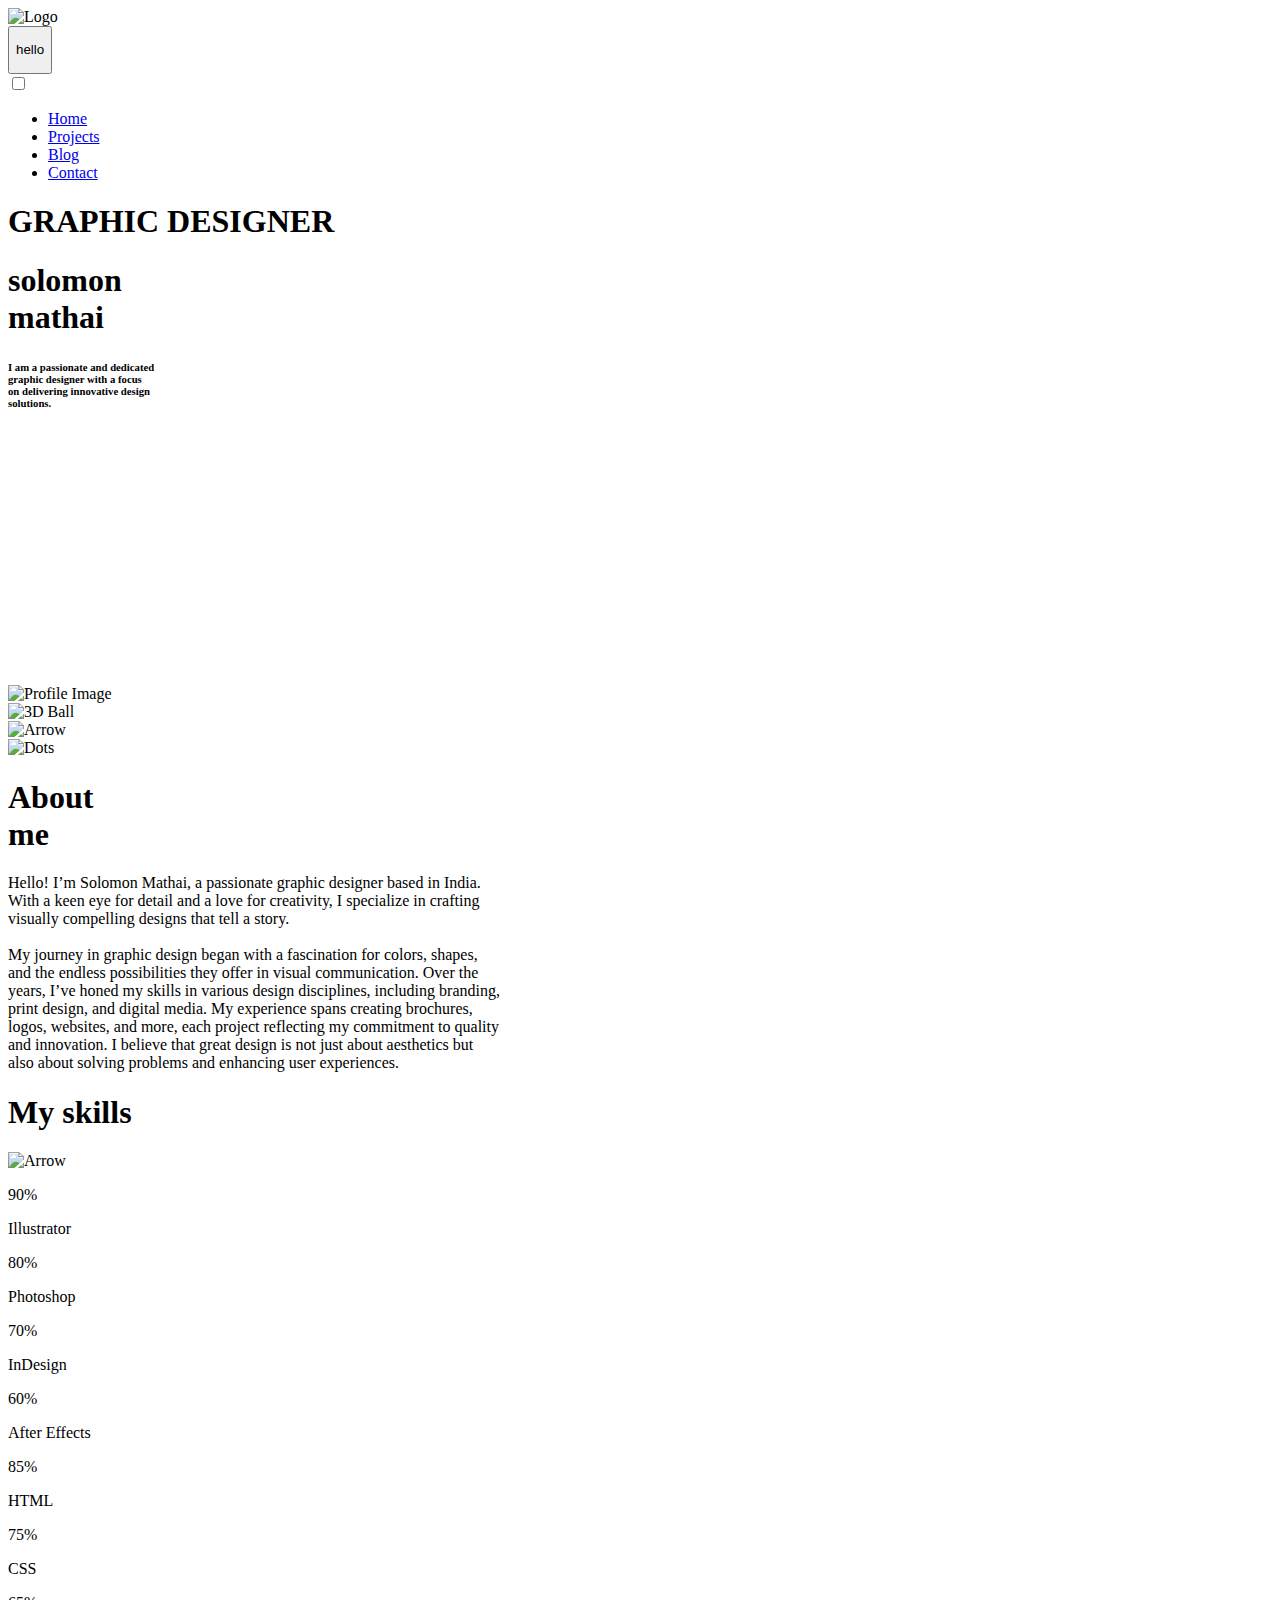
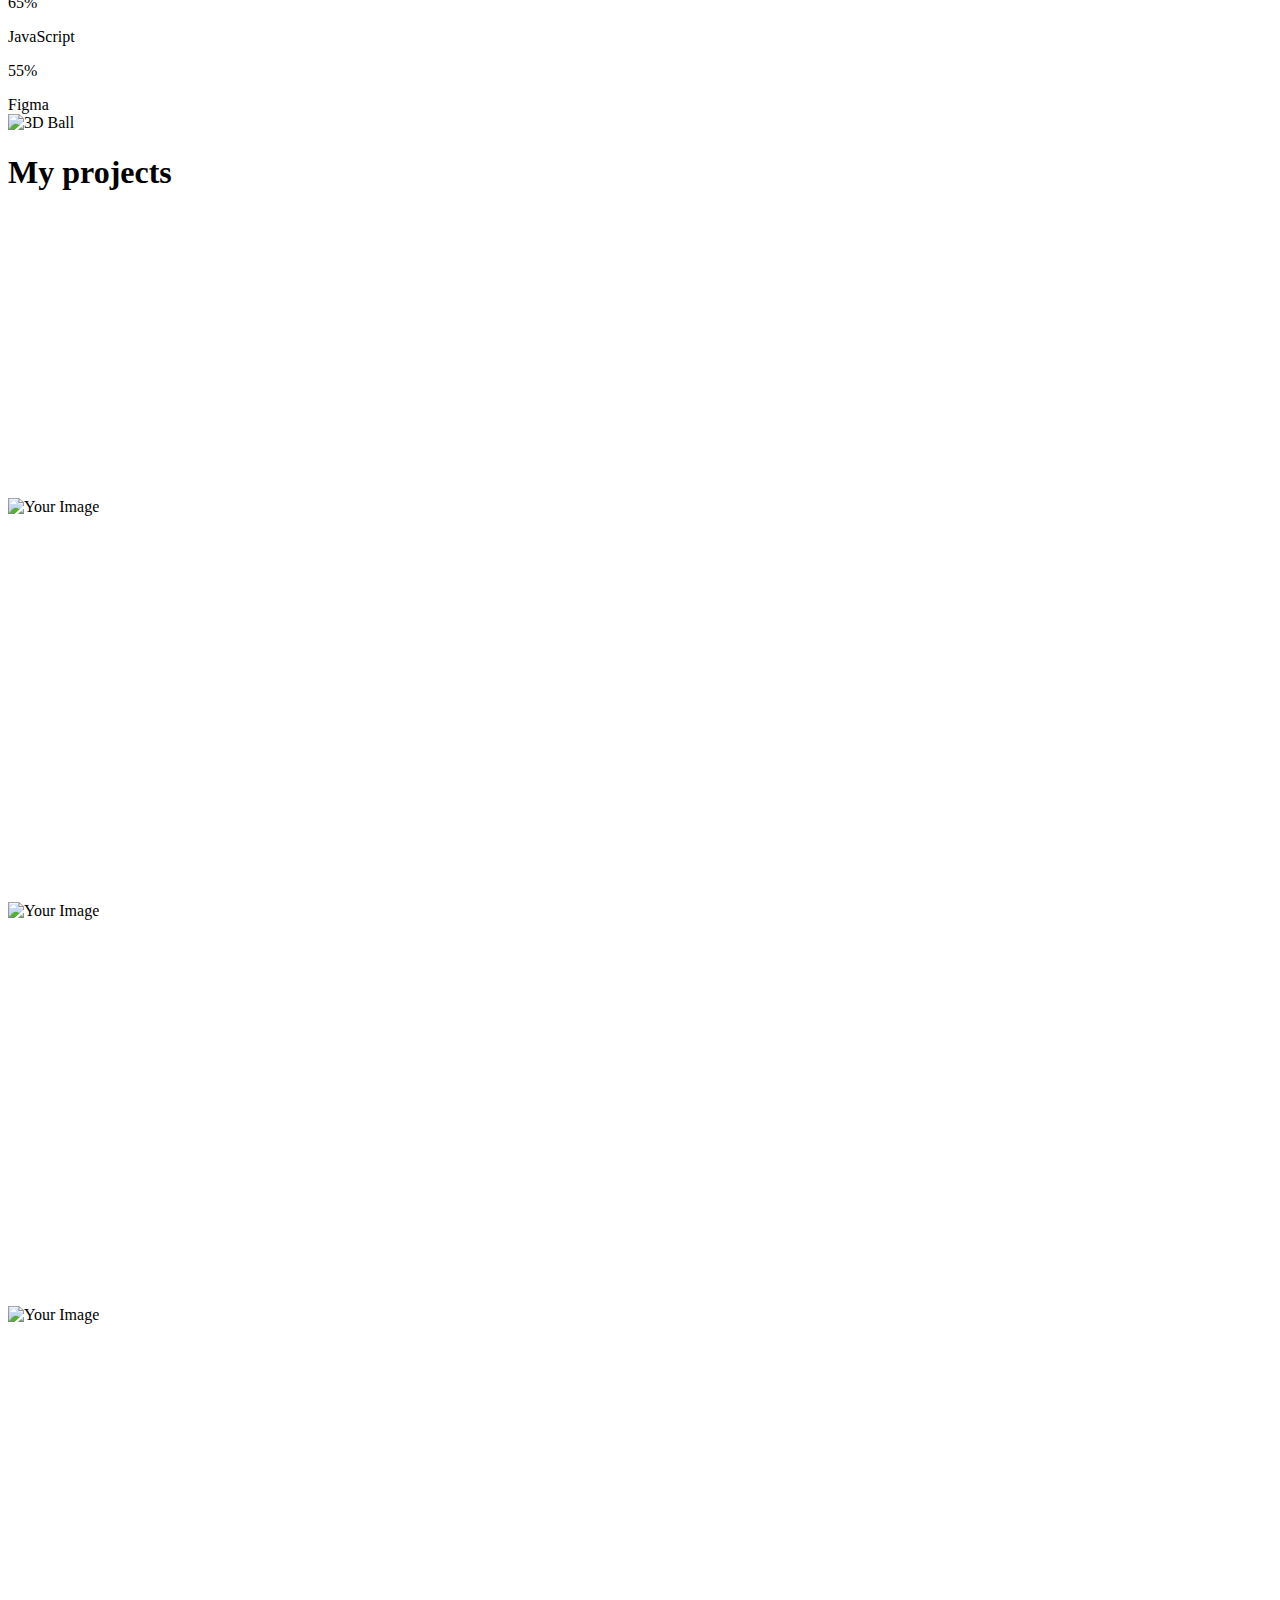
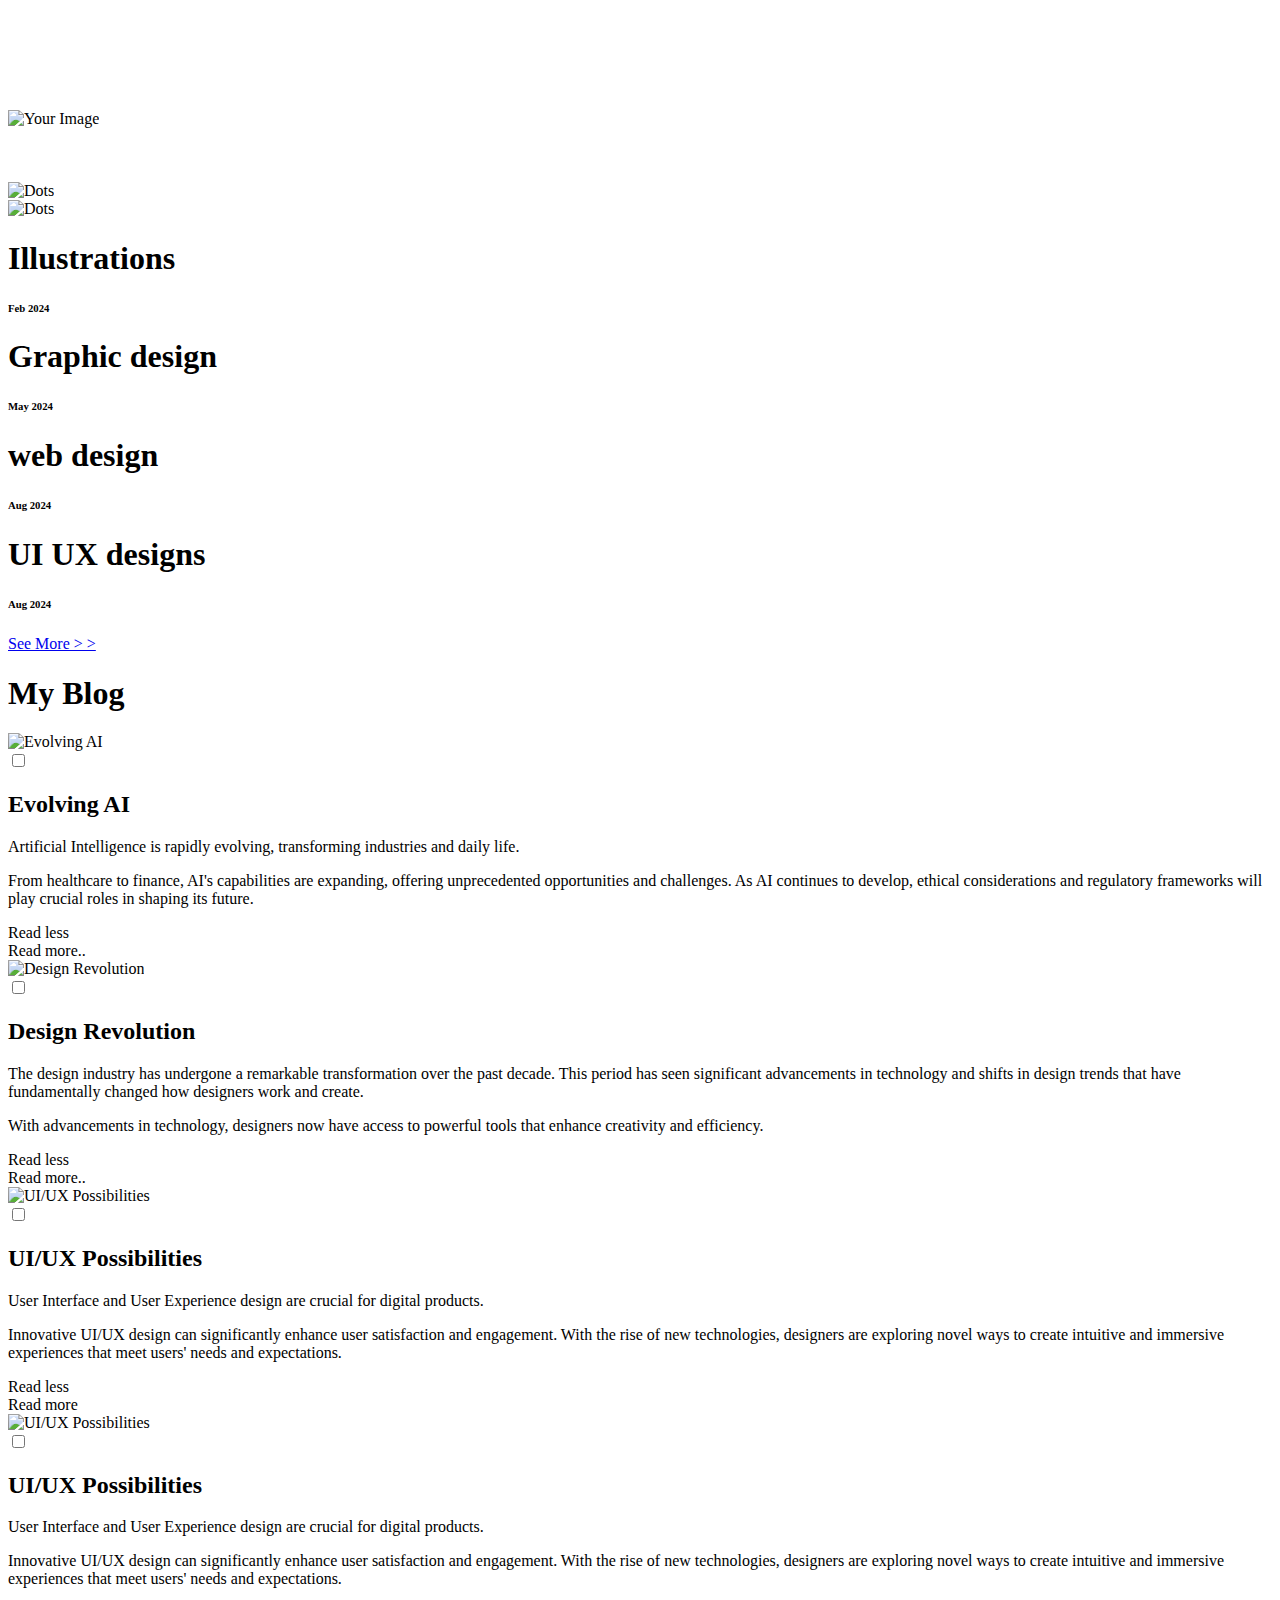
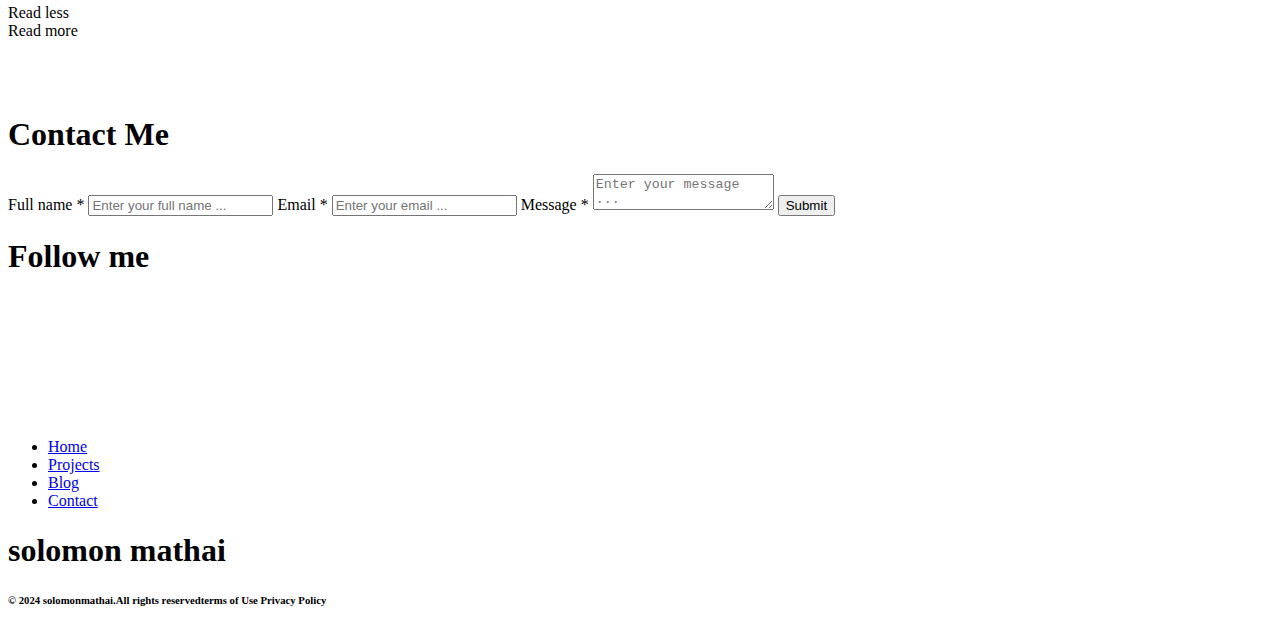
==== index.html @ 137b3c03 "Add files via upload" ====
<!DOCTYPE html>
<html lang="en">
<head>
    <meta charset="UTF-8">
    <meta name="viewport" content="width=device-width, initial-scale=1.0">
    <title>solomon mathai</title>
    <link rel="stylesheet" href="./css/style.css">
    <meta name="viewport" content="width=device-width, initial-scale=1.0, user-scalable=no">

</head>
<body>
    <div class="containerfull">

        <div class="banner"></div>

   </div>
   <div class="navbar">
    <div class="logo">
        <img src="./images/logo.png" alt="Logo">
    </div>
    <header class="header">
        <div class="buy-now">
            <button><p>hello</p></button>
        </div>
        <input class="menu-btn" type="checkbox" id="menu-btn" />
        <label class="menu-icon" for="menu-btn"><span class="nav-icon"></span></label>

        <ul class="menu">
            <li><a href="#home">Home</a></li>
            <li><a href="#projects">Projects</a></li>
            <li><a href="#blog">Blog</a></li>
            <li><a href="#contact">Contact</a></li>

        </ul>

    </header>
    </div>

    <div class="container">

        <div class="gd">
            <h1>GRAPHIC DESIGNER</h1>

        </div>

        <div class="soloname">
            <h1>solomon<br>mathai</h1>
            
        </div>

        <div class="smalltext">
            <h6>I am a passionate and dedicated <br>graphic designer with a
                 focus <br> on delivering innovative design <br> solutions.</h6>

        </div>
    </div>


    <div class="container">
        <section>
            <div class="row">
                <div class="col-md-6">
                    <div class="round" id="home">
                        <img src="./images/round.png" alt="">
                    </div>
                    <div class="solo">
                        <img src="./images/solo boy crop.png" alt="">
                        <span class="hover-solo"></span>
                        <div class="solohover"><img src="./images/sbtcrp.png" alt=""></div>
                    </div>
                    
                    <div class="x">
                        <img src="./images/x mark white.png" alt="">
                    </div>
                    <div class="x2">
                        <img src="./images/x mark white.png" alt="">
                    </div>
                </div>
            </div>
        </section>
    </div>

    <div class="container">
        <section>
            <div class="row">
                <div class="col-md-6">
                    <div class="icons">
                        <div class="dis">
                            <a href="https://www.tutorialspoint.com" target="_self">
                                <img src="./images/IONDIS.png" alt=""/>
                            </a>
                        </div>
                        <div class="face">
                            <a href="https://www.facebook.com/solomon.mathai.37?mibextid=kFxxJD" target="_self">
                                <img src="./images/icon face.png" alt=""/>
                            </a>
                        </div>
                        <div class="insta">
                            <a href="https://www.instagram.com/solomon_mathai_vk?igsh=N2JzOHlxdG9tNWEw" target="_self">
                                <img src="./images/icon inst.png" alt=""/>
                            </a>
                        </div>
                        <div class="twiter">
                            <a href="https://www.tutorialspoint.com" target="_self">
                                <img src="./images/ic twiter.png" alt=""/>
                            </a>
                        </div>
                        <div class="yt">
                            <a href="https://www.tutorialspoint.com" target="_self">
                                <img src="./images/icon yt.png" alt=""/>
                            </a>
                        </div>
                        <div class="tele">
                            <a href="https://www.tutorialspoint.com" target="_self">
                                <img src="./images/icon tele.png" alt=""/>
                            </a>
                        </div>
                    </div>
                </div>
                <div class="col-md-6">
                    <div class="cr">
                        <img src="./images/cr1.png" alt="">
                    </div>
                    <div class="cr2">
                        <img src="./images/cr2.png" alt="">
                    </div>
                    <div class="cr3">
                        <a href="./images/cv.png" download="cr3.png">
                            <img src="./images/cr3.png" alt="">
                        </a>
                    </div>
                </div>
            </div>
        </section>
    </div>

    <section>
        <div class="container">
          <div class="row">
            <div class="col-md-6">
              <div class="profile">
                <img src="./images/solo.png" alt="Profile Image">
                <span class="hover-text"></span>
              </div>
            </div>
            <div class="col-md-6">
              <div class="ball2">
                <img src="./images/3d ball.png" alt="3D Ball">
              </div>
            </div>
            <div class="arrow1">
              <img src="./images/arrow tx.png" alt="Arrow">
            </div>
            <div class="dots">
              <img src="./images/dots.png" alt="Dots">
            </div>
          </div>
        </div>
      </section>


    <div class="about">
        <section>
            <div class="about">
                <div class="about-content">
                  <div class="about2">
                    <h1>About <br> me</h1>
                  </div>
                  <div class="aboutext">
                    <p>Hello! I’m Solomon Mathai, a passionate graphic designer based in India.
                    <br>With a keen eye for detail and a love for creativity, I specialize in crafting <br>
                    visually compelling designs that tell a story.<br><br> 
                    My journey in graphic design began with a fascination for colors, shapes,<br>
                    and the endless possibilities they offer in visual communication. Over the<br>
                    years, I’ve honed my skills in various design disciplines, including branding,<br>
                    print design, and digital media. My experience spans creating brochures,<br>
                    logos, websites, and more, each project reflecting my commitment to quality<br> 
                    and innovation. I believe that great design is not just about aesthetics but<br>
                    also about solving problems and enhancing user experiences.</p>
                  </div>
                </div>
              </div>
              
        </section>
    </div>


    <section>
        <div class="container">
            <div class="allskill">
                <div class="col-md-6">
                  <div class="skills">
                    <h1>My skills</h1>
                  </div>
                </div>
                <div class="col-md-6">
                  <div class="skillsg">
                    <img src="./images/arrow.png" alt="Arrow">
                  </div>
                </div>
              </div>
              
        </div>
</section>


<section>
    <div class="row">
        <div class="col-md-12">     
            <div class="progress-section">
                <div class="left-side">
                    <div class="progress-container">
                        <p>90%</p> 
                        <div class="progress-loader">
                            <div class="progress" style="width: 90%;"></div>
                        </div>
                        <span class="loader-text">Illustrator</span>
                    </div>
                    <div class="progress-container">
                        <p>80%</p> 
                        <div class="progress-loader">
                            <div class="progress1" style="width: 80%;"></div>
                        </div>
                        <span class="loader-text">Photoshop</span>
                    </div>
                    <div class="progress-container">
                        <p>70%</p> 
                        <div class="progress-loader">
                            <div class="progress2" style="width: 70%;"></div>
                        </div>
                        <span class="loader-text">InDesign</span>
                    </div>
                    <div class="progress-container">
                        <p>60%</p> 
                        <div class="progress-loader">
                            <div class="progress3" style="width: 60%;"></div>
                        </div>
                        <span class="loader-text">After Effects</span>
                    </div>
                </div>
                <div class="right-side">
                    <div class="progress-container">
                        <p>85%</p> 
                        <div class="progress-loader">
                            <div class="progress4" style="width: 85%;"></div>
                        </div>
                        <span class="loader-text">HTML</span>
                    </div>
                    <div class="progress-container">
                        <p>75%</p> 
                        <div class="progress-loader">
                            <div class="progress5" style="width: 75%;"></div>
                        </div>
                        <span class="loader-text">CSS</span>
                    </div>
                    <div class="progress-container">
                        <p>65%</p> 
                        <div class="progress-loader">
                            <div class="progress6" style="width: 65%;"></div>
                        </div>
                        <span class="loader-text">JavaScript</span>
                    </div>
                    <div class="progress-container">
                        <p>55%</p> 
                        <div class="progress-loader">
                            <div class="progress7" style="width: 55%;"></div>
                        </div>
                        <span class="loader-text">Figma</span>
                    </div>
                </div>
            </div>
        </div>
    </div>
</section>

<section>
    <div class="row">
        <div class="col-md-6">
            <div class="bigcr">
                <img src="./images/3d ballhaif.png" alt="3D Ball">
            </div>
        </div>
    </div>
</section>

<section>
    <div class="container">
            <div class="col-md-12">
                <div class="project" id="projects">
                    <h1>My projects</h1>
                </div>
            </div>

    </div>
  
</section>

<section>

   <div class="col-md-3">  
    <div class="media-container1">
        <img src="./images/brosh.png" alt="Your Image" class="hover-image">
        <video muted loop autoplay height="300px,width 300px">
            <source src="./video/brosh.mp4">
        </video>  
    </div>  
    </div>  
    <div class="col-md-3"></div>
    <div class="media-container2">
        <img src="./images/cardstack.png" alt="Your Image" class="hover-image">
        <video muted loop autoplay height="400px,width 400px">
            <source src="./video/cardstack_3dd.mp4">
        </video>  
    </div>
    </div>  
     
    <div class="col-md-3">       
    <div class="media-container">
        <img src="./images/p3 dupe.png" alt="Your Image" class="hover-image">
        <video muted loop autoplay height="400px,width 500px">
            <source src="./video/balls.mp4">
        </video>  
    </div>
    </div>   
    <div class="col-md-3">
    <div class="media-container3">
        <img src="./images/long solo img.png" alt="Your Image" class="hover-image">
        <video muted loop autoplay height="400px,width 800px">
            <source src="./video/long.mp4">
        </video>  
    </div>
    </div>   
    
</section>


<div class="x5">
    <img src="./images/x mark white.png" alt="">

</div>

<div class="x6">
    <img src="./images/x mark white.png" alt="">

</div>


<div class="dwarrow">
    <img src="./images/down arrow.png" alt="">

</div>
    
<div class="dots2">
    <img src="./images/dots.png" alt="Dots">
</div>

<div class="dots4">
    <img src="./images/dots.png" alt="Dots">
</div>



<div class="illu">
    <h1>Illustrations</h1>
    <h6>Feb 2024</h6>

</div>

<div class="col">
    
    <h1>Graphic design</h1>
    <h6>May 2024</h6>
    
</div>


<div class="web">
    
    <h1>web design</h1>
    <h6>Aug 2024</h6>
    
</div>


<div class="uiux">
    
    <h1>UI UX designs</h1>
    <h6>Aug 2024</h6>
    
</div>


<div class="seeyou">
    <a href="./works.html" id="seeMoreBtn">See More > ></a>
    
</div>



<section>
<div class="blogcontainer">    
    <div class="row">
      <div class="col-md-12">
        <div class="blog24" id="blog">
          <h1>My Blog</h1>
        </div>
      </div>
    </div>
    <div class="card">
      <div class="blog-image">
        <img src="./images/blog 1.png" alt="Evolving AI">
      </div>
      <input id="ch" type="checkbox">
      <h2>Evolving AI</h2>
      <p>Artificial Intelligence is rapidly evolving, transforming industries and daily life.</p>
      <div class="content">
        <p>From healthcare to finance, AI's capabilities are expanding, offering unprecedented opportunities and challenges. As AI continues to develop, ethical considerations and regulatory frameworks will play crucial roles in shaping its future.</p>
        <label for="ch">Read less</label>
      </div>
      <label for="ch">Read more..</label>
    </div>
    <div class="card2">
      <div class="blog-image">
        <img src="./images/blog2.png" alt="Design Revolution">
      </div>
      <input id="ch2" type="checkbox">
      <h2>Design Revolution</h2>
      <p>The design industry has undergone a remarkable transformation over the past decade. This period has seen significant advancements in technology and shifts in design trends that have fundamentally changed how designers work and create.</p>
      <div class="content2">
        <p>With advancements in technology, designers now have access to powerful tools that enhance creativity and efficiency. </p>
        <label for="ch2">Read less</label>
      </div>
      <label for="ch2">Read more..</label>
    </div>
    <div class="card3">
      <div class="blog-image">
        <img src="./images/blog3.png" alt="UI/UX Possibilities">
      </div>
      <input id="ch3" type="checkbox">
      <h2>UI/UX Possibilities</h2>
      <p>User Interface and User Experience design are crucial for digital products.</p>
      <div class="content3">
        <p>Innovative UI/UX design can significantly enhance user satisfaction and engagement. With the rise of new technologies, designers are exploring novel ways to create intuitive and immersive experiences that meet users' needs and expectations.</p>
        <label for="ch3">Read less</label>
      </div>
      <label for="ch3">Read more</label>
    </div>
    <div class="card4">
      <div class="blog-image">
        <img src="./images/blog4.png" alt="UI/UX Possibilities">
      </div>
      <input id="ch4" type="checkbox">
      <h2>UI/UX Possibilities</h2>
      <p>User Interface and User Experience design are crucial for digital products.</p>
      <div class="content4">
        <p>Innovative UI/UX design can significantly enhance user satisfaction and engagement. With the rise of new technologies, designers are exploring novel ways to create intuitive and immersive experiences that meet users' needs and expectations.</p>
        <label for="ch4">Read less</label>
      </div>
      <label for="ch4">Read more</label>
    </div>
   </div>   
  </section>



  <section>
    <div class="row">
        <div class="col-md-12">

  
            

        </div>


        <div class="bkbg">
            <img src="./images/curved shades.png" alt="">

        </div>

        <div class="doots">
            <img src="./images/dooots 2.png" alt="">

        </div>
        <div class="arr">
            <img src="./images/arrow tx.png" alt="">

        </div>

        

    </div>


</section>


<div class="col-md-12">

    <div class="contact" id="contact">
        <h1>Contact Me</h1>
    </div>
    
</div>

<div class="form-container">
    <form action="form.php" method="post">
        <label for="name">Full name *</label>
        <input type="text" id="name" name="name" placeholder="Enter your full name ..." required>

        <label for="email">Email *</label>
        <input type="email" id="email" name="email" placeholder="Enter your email ..." required>

        <label for="message">Message *</label>
        <textarea id="message" name="message" placeholder="Enter your message ..." required></textarea>

        <button type="submit">Submit</button>
    </form>
</div>


<div class="follow">
    <h1>Follow me</h1>

</div>


<div class="icons2">
    <div class="dis2">
        <a href="https://www.tutorialspoint.com" target="_self">
            <img src="./images/icon inst.png" alt=""/>
        </a>
    </div>
    <div class="face2">
        <a href="https://www.tutorialspoint.com" target="_self">
            <img src="./images/icon face.png" alt=""/>
        </a>
    </div>
    <div class="insta2">
        <a href="https://www.tutorialspoint.com" target="_self">
            <img src="./images/icon inst.png" alt=""/>
        </a>
    </div>
    <div class="twiter2">
        <a href="https://www.tutorialspoint.com" target="_self">
            <img src="./images/ic twiter.png" alt=""/>
        </a>
    </div>
    <div class="yt2">
        <a href="https://www.tutorialspoint.com" target="_self">
            <img src="./images/icon yt.png" alt=""/>
        </a>
    </div>
    <div class="tele2">
        <a href="https://www.tutorialspoint.com" target="_self">
            <img src="./images/icon tele.png" alt=""/>
        </a>
    </div>
</div>


<div class="line">
    <img src="./images/line.png" alt="">

</div>


<div class="navbar2">
    <ul class="nav-links2">
        <li><a href="#home">Home</a></li>
        <li><a href="#projects">Projects</a></li>
        <li><a href="#blog">Blog</a></li>
        <li><a href="#contact">Contact</a></li>
    </ul>
</div>


<div class="name">
    <h1>solomon mathai</h1>

</div>

<div class="last">
    
    <h6>© 2024 solomonmathai.<span>All rights reserved</span>terms of Use<span>  Privacy Policy</h6></span>
</div>

      
      
      
    



    
    



    
</body>
</html>
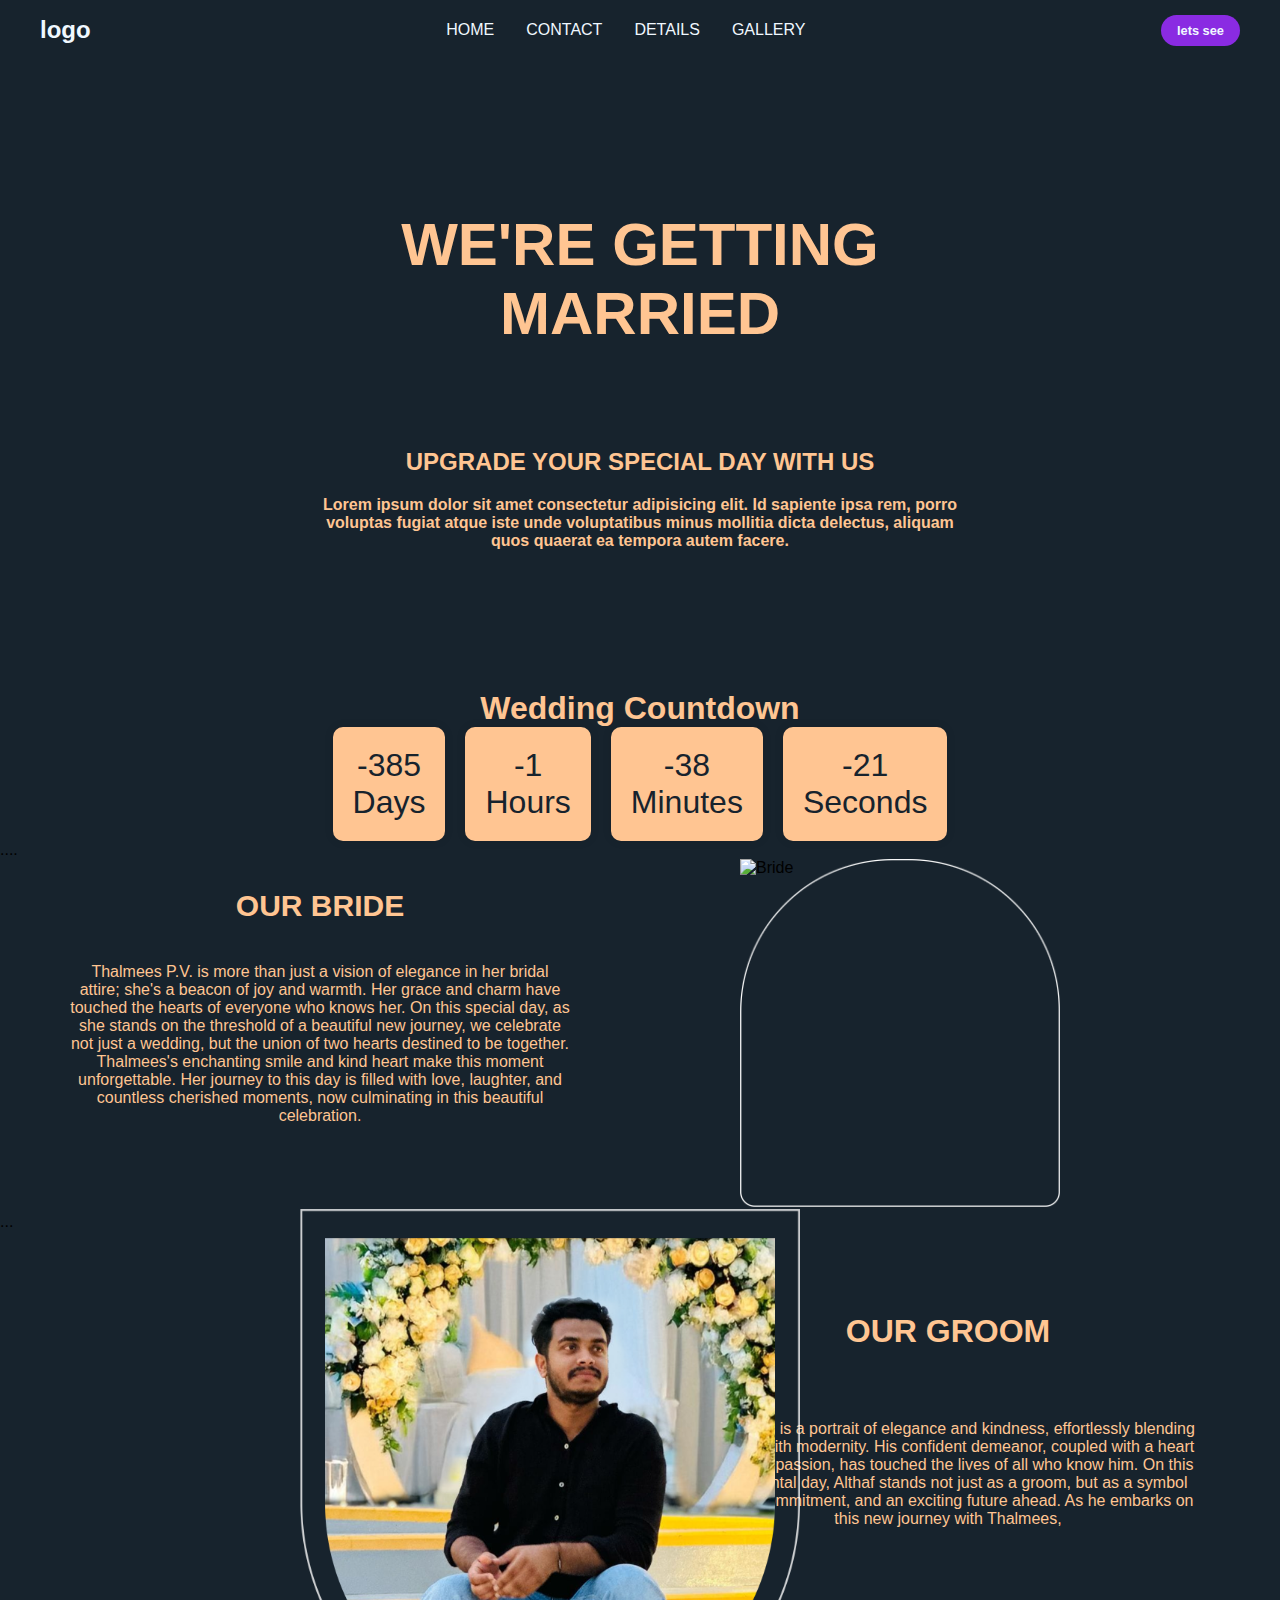
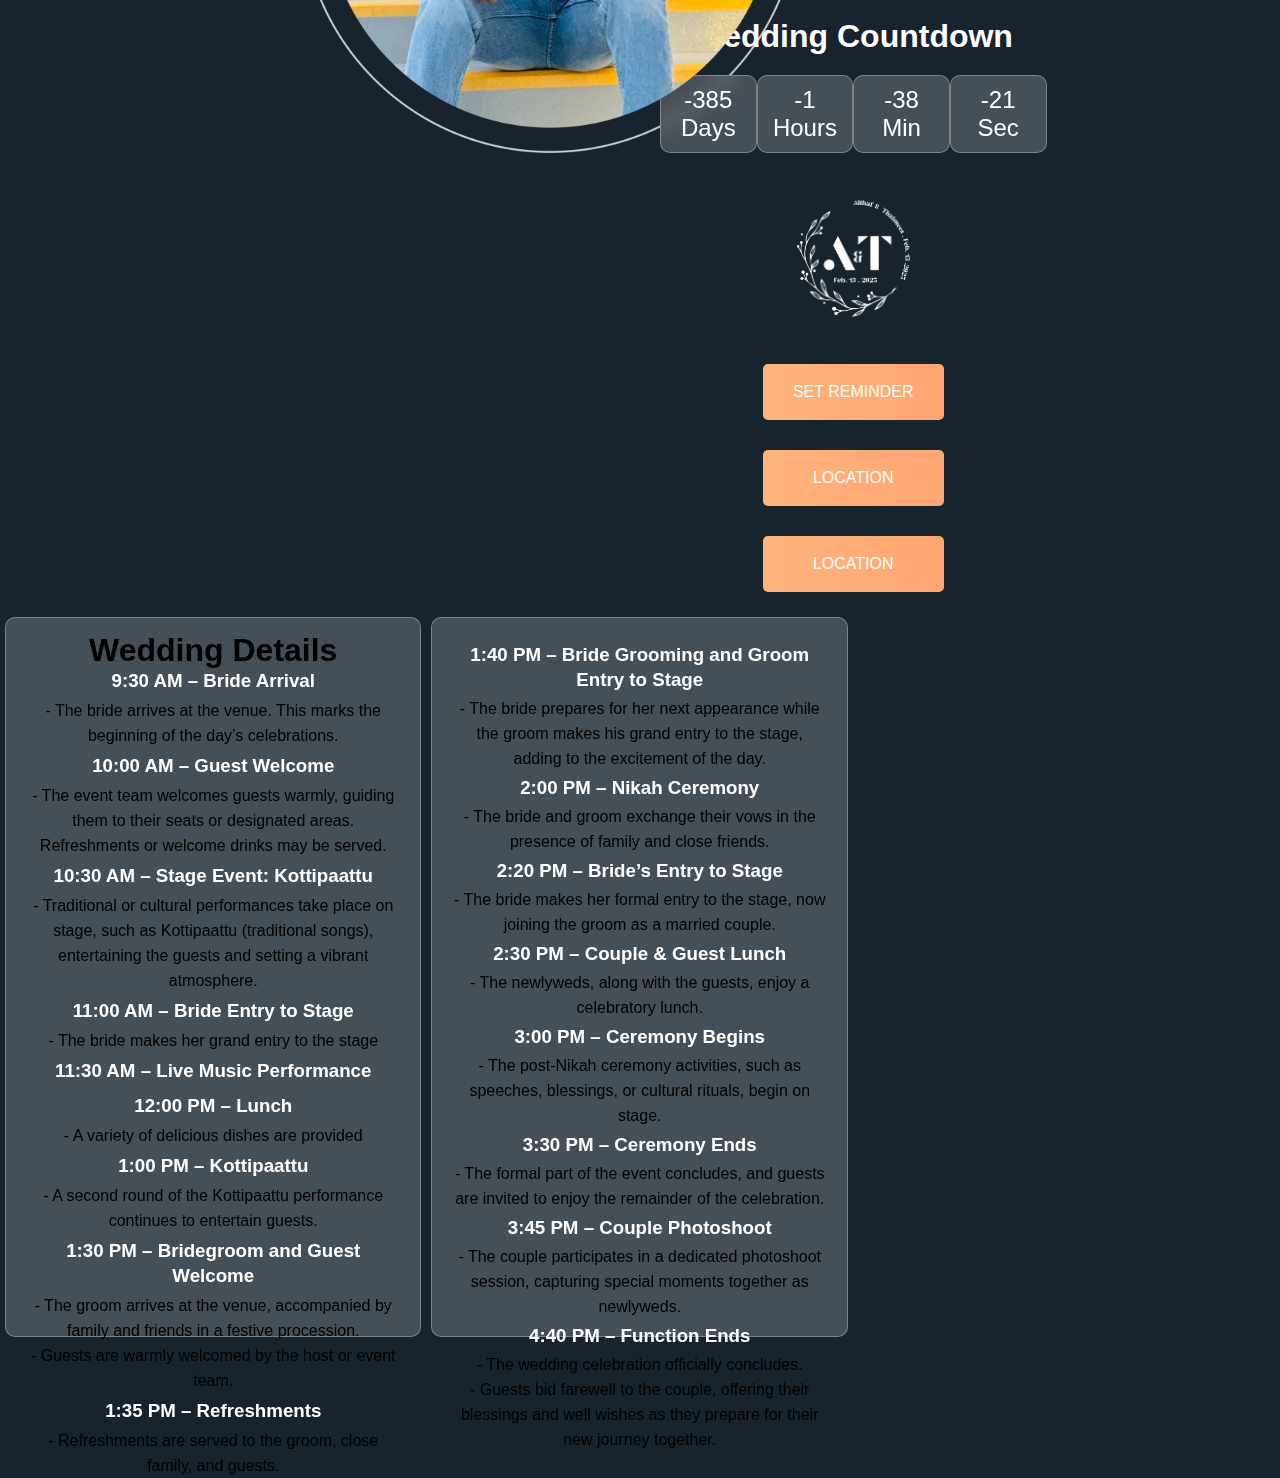
==== commit 7b1aa7dc: "haai" ====
--- a/index.html
+++ b/index.html
@@ -3,600 +3,425 @@
 <head>
     <meta charset="UTF-8">
     <meta name="viewport" content="width=device-width, initial-scale=1.0">
-    <title>solomon mathai</title>
+    <title>Document</title>
     <link rel="stylesheet" href="./css/style.css">
-    <meta name="viewport" content="width=device-width, initial-scale=1.0, user-scalable=no">
-
+    <link rel="stylesheet" href="https://cdnjs.cloudflare.com/ajax/libs/font-awesome/6.7.2/css/all.min.css" integrity="sha512-Evv84Mr4kqVGRNSgIGL/F/aIDqQb7xQ2vcrdIwxfjThSH8CSR7PBEakCr51Ck+w+/U6swU2Im1vVX0SVk9ABhg==" crossorigin="anonymous" referrerpolicy="no-referrer" />
 </head>
 <body>
-    <div class="containerfull">
-
-        <div class="banner"></div>
-
-   </div>
-   <div class="navbar">
-    <div class="logo">
-        <img src="./images/logo.png" alt="Logo">
-    </div>
-    <header class="header">
-        <div class="buy-now">
-            <button><p>hello</p></button>
-        </div>
-        <input class="menu-btn" type="checkbox" id="menu-btn" />
-        <label class="menu-icon" for="menu-btn"><span class="nav-icon"></span></label>
-
-        <ul class="menu">
-            <li><a href="#home">Home</a></li>
-            <li><a href="#projects">Projects</a></li>
-            <li><a href="#blog">Blog</a></li>
-            <li><a href="#contact">Contact</a></li>
-
-        </ul>
-
+
+    <header>
+        <div class="navbar">
+            <div class="logo">
+                <a href="#">logo</a>
+            </div>
+        
+            <ul class="links">
+                <li><a href="#">HOME</a></li>
+                <li><a href="#">CONTACT</a></li>
+                <li><a href="#">DETAILS</a></li>
+                <li><a href="#">GALLERY</a></li>
+            </ul>
+            <a href="#" class="actionbtn">lets see</a>
+            <div class="togglebtn">
+                <i class="fa-solid fa-bars"></i>
+            </div>
+
+            <div class="dropdown">
+                <li><a href="#">HOME</a></li>
+                <li><a href="#">CONTACT</a></li>
+                <li><a href="#">DETAILS</a></li>
+                <li><a href="#">GALLERY</a></li>
+                <li><a href="#" class="actionbtn">lets see</a></li>
+            </div>
+        </div>
     </header>
-    </div>
-
-    <div class="container">
-
-        <div class="gd">
-            <h1>GRAPHIC DESIGNER</h1>
-
-        </div>
-
-        <div class="soloname">
-            <h1>solomon<br>mathai</h1>
-            
-        </div>
-
-        <div class="smalltext">
-            <h6>I am a passionate and dedicated <br>graphic designer with a
-                 focus <br> on delivering innovative design <br> solutions.</h6>
-
-        </div>
-    </div>
-
-
-    <div class="container">
-        <section>
-            <div class="row">
-                <div class="col-md-6">
-                    <div class="round" id="home">
-                        <img src="./images/round.png" alt="">
-                    </div>
-                    <div class="solo">
-                        <img src="./images/solo boy crop.png" alt="">
-                        <span class="hover-solo"></span>
-                        <div class="solohover"><img src="./images/sbtcrp.png" alt=""></div>
-                    </div>
-                    
-                    <div class="x">
-                        <img src="./images/x mark white.png" alt="">
-                    </div>
-                    <div class="x2">
-                        <img src="./images/x mark white.png" alt="">
-                    </div>
-                </div>
-            </div>
-        </section>
-    </div>
-
-    <div class="container">
-        <section>
-            <div class="row">
-                <div class="col-md-6">
-                    <div class="icons">
-                        <div class="dis">
-                            <a href="https://www.tutorialspoint.com" target="_self">
-                                <img src="./images/IONDIS.png" alt=""/>
-                            </a>
-                        </div>
-                        <div class="face">
-                            <a href="https://www.facebook.com/solomon.mathai.37?mibextid=kFxxJD" target="_self">
-                                <img src="./images/icon face.png" alt=""/>
-                            </a>
-                        </div>
-                        <div class="insta">
-                            <a href="https://www.instagram.com/solomon_mathai_vk?igsh=N2JzOHlxdG9tNWEw" target="_self">
-                                <img src="./images/icon inst.png" alt=""/>
-                            </a>
-                        </div>
-                        <div class="twiter">
-                            <a href="https://www.tutorialspoint.com" target="_self">
-                                <img src="./images/ic twiter.png" alt=""/>
-                            </a>
-                        </div>
-                        <div class="yt">
-                            <a href="https://www.tutorialspoint.com" target="_self">
-                                <img src="./images/icon yt.png" alt=""/>
-                            </a>
-                        </div>
-                        <div class="tele">
-                            <a href="https://www.tutorialspoint.com" target="_self">
-                                <img src="./images/icon tele.png" alt=""/>
-                            </a>
-                        </div>
-                    </div>
-                </div>
-                <div class="col-md-6">
-                    <div class="cr">
-                        <img src="./images/cr1.png" alt="">
-                    </div>
-                    <div class="cr2">
-                        <img src="./images/cr2.png" alt="">
-                    </div>
-                    <div class="cr3">
-                        <a href="./images/cv.png" download="cr3.png">
-                            <img src="./images/cr3.png" alt="">
-                        </a>
-                    </div>
-                </div>
-            </div>
-        </section>
-    </div>
-
-    <section>
-        <div class="container">
-          <div class="row">
-            <div class="col-md-6">
-              <div class="profile">
-                <img src="./images/solo.png" alt="Profile Image">
-                <span class="hover-text"></span>
-              </div>
-            </div>
-            <div class="col-md-6">
-              <div class="ball2">
-                <img src="./images/3d ball.png" alt="3D Ball">
-              </div>
-            </div>
-            <div class="arrow1">
-              <img src="./images/arrow tx.png" alt="Arrow">
-            </div>
-            <div class="dots">
-              <img src="./images/dots.png" alt="Dots">
-            </div>
-          </div>
-        </div>
-      </section>
-
-
-    <div class="about">
-        <section>
-            <div class="about">
-                <div class="about-content">
-                  <div class="about2">
-                    <h1>About <br> me</h1>
-                  </div>
-                  <div class="aboutext">
-                    <p>Hello! I’m Solomon Mathai, a passionate graphic designer based in India.
-                    <br>With a keen eye for detail and a love for creativity, I specialize in crafting <br>
-                    visually compelling designs that tell a story.<br><br> 
-                    My journey in graphic design began with a fascination for colors, shapes,<br>
-                    and the endless possibilities they offer in visual communication. Over the<br>
-                    years, I’ve honed my skills in various design disciplines, including branding,<br>
-                    print design, and digital media. My experience spans creating brochures,<br>
-                    logos, websites, and more, each project reflecting my commitment to quality<br> 
-                    and innovation. I believe that great design is not just about aesthetics but<br>
-                    also about solving problems and enhancing user experiences.</p>
-                  </div>
-                </div>
-              </div>
-              
-        </section>
-    </div>
-
-
-    <section>
-        <div class="container">
-            <div class="allskill">
-                <div class="col-md-6">
-                  <div class="skills">
-                    <h1>My skills</h1>
-                  </div>
-                </div>
-                <div class="col-md-6">
-                  <div class="skillsg">
-                    <img src="./images/arrow.png" alt="Arrow">
-                  </div>
-                </div>
-              </div>
-              
-        </div>
-</section>
-
-
-<section>
-    <div class="row">
-        <div class="col-md-12">     
-            <div class="progress-section">
-                <div class="left-side">
-                    <div class="progress-container">
-                        <p>90%</p> 
-                        <div class="progress-loader">
-                            <div class="progress" style="width: 90%;"></div>
-                        </div>
-                        <span class="loader-text">Illustrator</span>
-                    </div>
-                    <div class="progress-container">
-                        <p>80%</p> 
-                        <div class="progress-loader">
-                            <div class="progress1" style="width: 80%;"></div>
-                        </div>
-                        <span class="loader-text">Photoshop</span>
-                    </div>
-                    <div class="progress-container">
-                        <p>70%</p> 
-                        <div class="progress-loader">
-                            <div class="progress2" style="width: 70%;"></div>
-                        </div>
-                        <span class="loader-text">InDesign</span>
-                    </div>
-                    <div class="progress-container">
-                        <p>60%</p> 
-                        <div class="progress-loader">
-                            <div class="progress3" style="width: 60%;"></div>
-                        </div>
-                        <span class="loader-text">After Effects</span>
-                    </div>
-                </div>
-                <div class="right-side">
-                    <div class="progress-container">
-                        <p>85%</p> 
-                        <div class="progress-loader">
-                            <div class="progress4" style="width: 85%;"></div>
-                        </div>
-                        <span class="loader-text">HTML</span>
-                    </div>
-                    <div class="progress-container">
-                        <p>75%</p> 
-                        <div class="progress-loader">
-                            <div class="progress5" style="width: 75%;"></div>
-                        </div>
-                        <span class="loader-text">CSS</span>
-                    </div>
-                    <div class="progress-container">
-                        <p>65%</p> 
-                        <div class="progress-loader">
-                            <div class="progress6" style="width: 65%;"></div>
-                        </div>
-                        <span class="loader-text">JavaScript</span>
-                    </div>
-                    <div class="progress-container">
-                        <p>55%</p> 
-                        <div class="progress-loader">
-                            <div class="progress7" style="width: 55%;"></div>
-                        </div>
-                        <span class="loader-text">Figma</span>
-                    </div>
-                </div>
-            </div>
-        </div>
-    </div>
-</section>
-
-<section>
-    <div class="row">
+
+    <section>
+        <div class="col-md-3">
+            <div class="leaf1">
+                <img src="./images/flower-top (1).gif" alt="">
+            </div>
+        </div>
+
         <div class="col-md-6">
-            <div class="bigcr">
-                <img src="./images/3d ballhaif.png" alt="3D Ball">
-            </div>
-        </div>
-    </div>
-</section>
-
-<section>
-    <div class="container">
-            <div class="col-md-12">
-                <div class="project" id="projects">
-                    <h1>My projects</h1>
-                </div>
-            </div>
-
-    </div>
-  
-</section>
-
-<section>
-
-   <div class="col-md-3">  
-    <div class="media-container1">
-        <img src="./images/brosh.png" alt="Your Image" class="hover-image">
-        <video muted loop autoplay height="300px,width 300px">
-            <source src="./video/brosh.mp4">
-        </video>  
-    </div>  
-    </div>  
-    <div class="col-md-3"></div>
-    <div class="media-container2">
-        <img src="./images/cardstack.png" alt="Your Image" class="hover-image">
-        <video muted loop autoplay height="400px,width 400px">
-            <source src="./video/cardstack_3dd.mp4">
-        </video>  
-    </div>
-    </div>  
-     
-    <div class="col-md-3">       
-    <div class="media-container">
-        <img src="./images/p3 dupe.png" alt="Your Image" class="hover-image">
-        <video muted loop autoplay height="400px,width 500px">
-            <source src="./video/balls.mp4">
-        </video>  
-    </div>
-    </div>   
-    <div class="col-md-3">
-    <div class="media-container3">
-        <img src="./images/long solo img.png" alt="Your Image" class="hover-image">
-        <video muted loop autoplay height="400px,width 800px">
-            <source src="./video/long.mp4">
-        </video>  
-    </div>
-    </div>   
+            <div class="btext">
+                <h1>WE'RE GETTING MARRIED</h1>
+                <h2>UPGRADE YOUR SPECIAL DAY WITH US</h2>
+                <h4>Lorem ipsum dolor sit amet consectetur adipisicing elit. Id sapiente ipsa rem, porro voluptas fugiat atque iste unde 
+                    voluptatibus minus mollitia dicta delectus, aliquam quos quaerat ea tempora autem facere.</h4>
+            </div>
+
+            <div class="countdown-container">
+                <h1>Wedding Countdown</h1>
+                <div id="countdown">
+                    <div>
+                        <span id="days"></span>
+                        <span>Days</span>
+                    </div>
+                    <div>
+                        <span id="hours"></span>
+                        <span>Hours</span>
+                    </div>
+                    <div>
+                        <span id="minutes"></span>
+                        <span>Minutes</span>
+                    </div>
+                    <div>
+                        <span id="seconds"></span>
+                        <span>Seconds</span>
+                    </div>
+                </div>
+            </div>
+        </div>
+
+        <div class="col-md-3">
+            <div class="leaf2">
+                <img src="./images/giiif.gif" alt="">
+            </div>
+        </div>
+    </section>
+
+    <section>
+        <div class="col-md-9">
+            <div class="space">
+                ....
+            </div>
+        </div>
+
+        <div class="col-md-3">
+            <div class="leaf3">
+                <img src="./images/leaf main 1.gif" alt="">
+            </div>
+        </div>
+    </section>
+
+    <section>
+        <div class="col-md-6">
+            <div class="bridetxt">
+                <h1>OUR BRIDE</h1>
+                <P>
+                    Thalmees P.V. is more than just a vision of elegance in her bridal attire;
+                     she's a beacon of joy and warmth. Her grace and charm have touched the hearts of everyone who knows her.
+                      On this special day, as she stands on the threshold of a beautiful new journey, we celebrate not just a wedding, 
+                      but the union of two hearts destined to be together.
+
+                      Thalmees's enchanting smile and kind heart make this moment unforgettable. 
+                      Her journey to this day is filled with love, laughter, and countless cherished moments, 
+                      now culminating in this beautiful celebration.
+                </P>
+            </div>
+
+            <div class="leaf4">
+                <img src="./images/leafsmall.gif" alt="">
+            </div>
+        </div>
+
+        <div class="col-md-6">
+            <div class="container">
+                <div class="girl">
+                    <img src="./images/bride.png" alt="Bride">
+                </div>
+                <div class="bride">
+                    <img src="./images/Rectangle.png" alt="Rectangle">
+                </div>
+            </div>
+        </div>
+    </section>
+
+    <section>
+        <div class="col-md-12">
+            <div class="space2">
+                ...
+            </div>
+        </div>
+    </section>
+
+    <section2>
+        <div class="col-md-6">
+            <div class="image-wrapper">
+                <div class="overlay-images">
+                    <div class="boy">
+                        <img src="./images/groom.png" alt="Groom">
+                    </div>
+                    <div class="box">
+                        <img src="./images/rect2.png" alt="Decorative Box">
+                    </div>
+                </div>
+            </div>
+        </div>
+
+        <div class="col-md-6">
+            <div class="groom">
+                <h1>OUR GROOM</h1>
+                <p>
+                    Althaf K.V. is a portrait of elegance and kindness, effortlessly blending tradition with modernity. 
+                    His confident demeanor, coupled with a heart full of compassion, has touched the lives of all who know him. 
+                    On this monumental day, Althaf stands not just as a groom, but as a symbol of love, commitment, and an exciting future ahead.
+                    As he embarks on this new journey with Thalmees, 
+                </p>
+            </div>
+
+            <div class="leaf5">
+                <img src="./images/side leaf.gif" alt="">
+            </div>
+        </div>
+    </section2>
+
+    <section>
+        <div class="col-md-4">
+            <div class="countdown-container2">
+                <h1>Wedding Countdown</h1>
+                <div id="countdown2">
+                    <div>
+                        <span id="days2"></span>
+                        <span>Days</span>
+                    </div>
+                    <div>
+                        <span id="hours2"></span>
+                        <span>Hours</span>
+                    </div>
+                    <div>
+                        <span id="minutes2"></span>
+                        <span>Min</span>
+                    </div>
+                    <div>
+                        <span id="seconds2"></span>
+                        <span>Sec</span>
+                    </div>
+                </div>
+            </div>
+                <script>
+                    function countdown2() {
+                        const countDate2 = new Date("Jul 5, 2025 14:00:00").getTime();
+                        const now2 = new Date().getTime();
+                        const gap2 = countDate2 - now2;
+
+                        const second2 = 1000;
+                        const minute2 = second2 * 60;
+                        const hour2 = minute2 * 60;
+                        const day2 = hour2 * 24;
+
+                        const textDay2 = Math.floor(gap2 / day2);
+                        const textHour2 = Math.floor((gap2 % day2) / hour2);
+                        const textMinute2 = Math.floor((gap2 % hour2) / minute2);
+                        const textSecond2 = Math.floor((gap2 % minute2) / second2);
+
+                        document.getElementById('days2').innerText = textDay2;
+                        document.getElementById('hours2').innerText = textHour2;
+                        document.getElementById('minutes2').innerText = textMinute2;
+                        document.getElementById('seconds2').innerText = textSecond2;
+
+                        if (gap2 < 0) {
+                            clearInterval(y);
+                            document.getElementById("countdown2").innerHTML = "EXPIRED";
+                        }
+                    }
+
+                    countdown2();
+
+                    const y = setInterval(countdown2, 1000);
+                </script>
+
+                <div class="logoside">
+                    <img src="./images/wedding-29.png" alt="">
+
+                </div>
+                <div class="remind">
+                    <button class="btn">SET REMINDER</button>
+                </div>
+                <script>
+                    document.querySelector('.remind .btn').addEventListener('click', function() {
+                        const event = {
+                            action: 'TEMPLATE',
+                            text: 'Wedding Reminder',
+                            dates: '20250705T140000Z/20250705T150000Z',
+                            details: 'Reminder for the wedding on July 5, 2025',
+                            location: 'Your Wedding Location'
+                        };
+                        const baseUrl = 'https://www.google.com/calendar/render';
+                        const queryString = new URLSearchParams(event).toString();
+                        const url = `${baseUrl}?${queryString}`;
+                        window.open(url, '_blank');
+                    });
+                </script>
+
+                <div class="local">
+                    <button class="btn" onclick="window.open('https://maps.app.goo.gl/yrM77d4htEFUwmrs8', '_blank')">LOCATION</button>
+                </div>
+
+                <div class="local">
+                    <button class="btn">LOCATION</button>
+                </div>
+
+
+
+
+
+
+        </div>
+
+
+        <div class="col-md-4">
+            <div class="detail">
+                <h1>Wedding Details</h1>
+                
+                    <h3>9:30 AM – Bride Arrival</h3> 
+                    - The bride arrives at the venue. This marks the beginning of the day’s celebrations.<br>  
+                    
+                    <h3>10:00 AM – Guest Welcome</h3>     
+                    - The event team welcomes guests warmly, guiding them to their seats or designated areas. 
+                    Refreshments or welcome drinks may be served.<br>   
+                    
+                    <h3>10:30 AM – Stage Event: Kottipaattu</h3>   
+                    - Traditional or cultural performances take place on stage, such as Kottipaattu (traditional songs), entertaining the guests and setting a vibrant atmosphere.<br>   
+                    
+                    <h3>11:00 AM – Bride Entry to Stage</h3>  
+                    - The bride makes her grand entry to the stage<br>   
+                    
+                    <h3>11:30 AM – Live Music Performance</h3>
+                    
+                    <h3>12:00 PM – Lunch</h3>   
+                    - A variety of delicious dishes are provided<br>   
+                    
+                    <h3>1:00 PM – Kottipaattu</h3>   
+                    - A second round of the Kottipaattu performance continues to entertain guests.<br>   
+                    
+                    <h3>1:30 PM – Bridegroom and Guest Welcome</h3>   
+                    - The groom arrives at the venue, accompanied by family and friends in a festive procession.<br>   
+                    - Guests are warmly welcomed by the host or event team.<br>   
+                    
+                    <h3>1:35 PM – Refreshments</h3>  
+                    - Refreshments are served to the groom, close family, and guests.<br>   
+                    
+                       
+                    
+                
+            </div>
+
+        </div>
+
+        <div class="col-md-4">
+            <div class="details">
+
+                <h3>1:40 PM – Bride Grooming and Groom Entry to Stage</h3>   
+                    - The bride prepares for her next appearance while the groom makes his grand entry to the stage, adding to the excitement of the day.<br>
+
+                <h3>2:00 PM – Nikah Ceremony</h3>     
+                    - The bride and groom exchange their vows in the presence of family and close friends.<br>   
+                    
+                    <h3>2:20 PM – Bride’s Entry to Stage</h3>   
+                    - The bride makes her formal entry to the stage, now joining the groom as a married couple.<br>   
+                    
+                    <h3>2:30 PM – Couple & Guest Lunch</h3>   
+                    - The newlyweds, along with the guests, enjoy a celebratory lunch.<br> 
+                
+                    <h3>3:00 PM – Ceremony Begins</h3>   
+                    - The post-Nikah ceremony activities, such as speeches, blessings, or cultural rituals, begin on stage.<br>   
+                    
+                    <h3>3:30 PM – Ceremony Ends</h3>   
+                    - The formal part of the event concludes, and guests are invited to enjoy the remainder of the celebration.<br>   
+                    
+                    <h3>3:45 PM – Couple Photoshoot</h3>   
+                    - The couple participates in a dedicated photoshoot session, capturing special moments together as newlyweds.<br>   
+                    
+                    <h3>4:40 PM – Function Ends</h3>   
+                    - The wedding celebration officially concludes.<br>   
+                    - Guests bid farewell to the couple, offering their blessings and well wishes as they prepare for their new journey together.
+                </p>
+
+
+
+            </div>
+
+        </div>
+    </section>
+
+
+    <script>
+        document.addEventListener('keyup', (e) => {
+        navigator.clipboard.writeText('');
+        alert('screenshot Disable');
+        });
+        </script>
+
+
+
+
+    <section>
+
+
+
+
+
+
+
+    </section>
+
+
+
+
+
+
+
+
+
+
+
+
+
+
+
+
+
+
+
+
+
+
+
     
-</section>
-
-
-<div class="x5">
-    <img src="./images/x mark white.png" alt="">
-
-</div>
-
-<div class="x6">
-    <img src="./images/x mark white.png" alt="">
-
-</div>
-
-
-<div class="dwarrow">
-    <img src="./images/down arrow.png" alt="">
-
-</div>
+    <script>
+        const toggleBtn = document.querySelector('.togglebtn');
+        const toggleBtnIcon = document.querySelector('.togglebtn i');
+        const dropdown = document.querySelector('.dropdown');
     
-<div class="dots2">
-    <img src="./images/dots.png" alt="Dots">
-</div>
-
-<div class="dots4">
-    <img src="./images/dots.png" alt="Dots">
-</div>
-
-
-
-<div class="illu">
-    <h1>Illustrations</h1>
-    <h6>Feb 2024</h6>
-
-</div>
-
-<div class="col">
+        toggleBtn.onclick = function () {
+            dropdown.classList.toggle('open');
+            const isOpen = dropdown.classList.contains('open');
+            toggleBtnIcon.className = isOpen
+                ? 'fa-solid fa-xmark'
+                : 'fa-solid fa-bars';
+        };
     
-    <h1>Graphic design</h1>
-    <h6>May 2024</h6>
+        function countdown() {
+            const countDate = new Date("Jul 5, 2025 14:00:00").getTime();
+            const now = new Date().getTime();
+            const gap = countDate - now;
+
+            const second = 1000;
+            const minute = second * 60;
+            const hour = minute * 60;
+            const day = hour * 24;
+
+            const textDay = Math.floor(gap / day);
+            const textHour = Math.floor((gap % day) / hour);
+            const textMinute = Math.floor((gap % hour) / minute);
+            const textSecond = Math.floor((gap % minute) / second);
+
+            document.getElementById('days').innerText = textDay;
+            document.getElementById('hours').innerText = textHour;
+            document.getElementById('minutes').innerText = textMinute;
+            document.getElementById('seconds').innerText = textSecond;
+
+            if (gap < 0) {
+                clearInterval(x);
+                document.getElementById("countdown").innerHTML = "EXPIRED";
+            }
+        }
+
+        countdown();
     
-</div>
-
-
-<div class="web">
-    
-    <h1>web design</h1>
-    <h6>Aug 2024</h6>
-    
-</div>
-
-
-<div class="uiux">
-    
-    <h1>UI UX designs</h1>
-    <h6>Aug 2024</h6>
-    
-</div>
-
-
-<div class="seeyou">
-    <a href="./works.html" id="seeMoreBtn">See More > ></a>
-    
-</div>
-
-
-
-<section>
-<div class="blogcontainer">    
-    <div class="row">
-      <div class="col-md-12">
-        <div class="blog24" id="blog">
-          <h1>My Blog</h1>
-        </div>
-      </div>
-    </div>
-    <div class="card">
-      <div class="blog-image">
-        <img src="./images/blog 1.png" alt="Evolving AI">
-      </div>
-      <input id="ch" type="checkbox">
-      <h2>Evolving AI</h2>
-      <p>Artificial Intelligence is rapidly evolving, transforming industries and daily life.</p>
-      <div class="content">
-        <p>From healthcare to finance, AI's capabilities are expanding, offering unprecedented opportunities and challenges. As AI continues to develop, ethical considerations and regulatory frameworks will play crucial roles in shaping its future.</p>
-        <label for="ch">Read less</label>
-      </div>
-      <label for="ch">Read more..</label>
-    </div>
-    <div class="card2">
-      <div class="blog-image">
-        <img src="./images/blog2.png" alt="Design Revolution">
-      </div>
-      <input id="ch2" type="checkbox">
-      <h2>Design Revolution</h2>
-      <p>The design industry has undergone a remarkable transformation over the past decade. This period has seen significant advancements in technology and shifts in design trends that have fundamentally changed how designers work and create.</p>
-      <div class="content2">
-        <p>With advancements in technology, designers now have access to powerful tools that enhance creativity and efficiency. </p>
-        <label for="ch2">Read less</label>
-      </div>
-      <label for="ch2">Read more..</label>
-    </div>
-    <div class="card3">
-      <div class="blog-image">
-        <img src="./images/blog3.png" alt="UI/UX Possibilities">
-      </div>
-      <input id="ch3" type="checkbox">
-      <h2>UI/UX Possibilities</h2>
-      <p>User Interface and User Experience design are crucial for digital products.</p>
-      <div class="content3">
-        <p>Innovative UI/UX design can significantly enhance user satisfaction and engagement. With the rise of new technologies, designers are exploring novel ways to create intuitive and immersive experiences that meet users' needs and expectations.</p>
-        <label for="ch3">Read less</label>
-      </div>
-      <label for="ch3">Read more</label>
-    </div>
-    <div class="card4">
-      <div class="blog-image">
-        <img src="./images/blog4.png" alt="UI/UX Possibilities">
-      </div>
-      <input id="ch4" type="checkbox">
-      <h2>UI/UX Possibilities</h2>
-      <p>User Interface and User Experience design are crucial for digital products.</p>
-      <div class="content4">
-        <p>Innovative UI/UX design can significantly enhance user satisfaction and engagement. With the rise of new technologies, designers are exploring novel ways to create intuitive and immersive experiences that meet users' needs and expectations.</p>
-        <label for="ch4">Read less</label>
-      </div>
-      <label for="ch4">Read more</label>
-    </div>
-   </div>   
-  </section>
-
-
-
-  <section>
-    <div class="row">
-        <div class="col-md-12">
-
-  
-            
-
-        </div>
-
-
-        <div class="bkbg">
-            <img src="./images/curved shades.png" alt="">
-
-        </div>
-
-        <div class="doots">
-            <img src="./images/dooots 2.png" alt="">
-
-        </div>
-        <div class="arr">
-            <img src="./images/arrow tx.png" alt="">
-
-        </div>
-
-        
-
-    </div>
-
-
-</section>
-
-
-<div class="col-md-12">
-
-    <div class="contact" id="contact">
-        <h1>Contact Me</h1>
-    </div>
-    
-</div>
-
-<div class="form-container">
-    <form action="form.php" method="post">
-        <label for="name">Full name *</label>
-        <input type="text" id="name" name="name" placeholder="Enter your full name ..." required>
-
-        <label for="email">Email *</label>
-        <input type="email" id="email" name="email" placeholder="Enter your email ..." required>
-
-        <label for="message">Message *</label>
-        <textarea id="message" name="message" placeholder="Enter your message ..." required></textarea>
-
-        <button type="submit">Submit</button>
-    </form>
-</div>
-
-
-<div class="follow">
-    <h1>Follow me</h1>
-
-</div>
-
-
-<div class="icons2">
-    <div class="dis2">
-        <a href="https://www.tutorialspoint.com" target="_self">
-            <img src="./images/icon inst.png" alt=""/>
-        </a>
-    </div>
-    <div class="face2">
-        <a href="https://www.tutorialspoint.com" target="_self">
-            <img src="./images/icon face.png" alt=""/>
-        </a>
-    </div>
-    <div class="insta2">
-        <a href="https://www.tutorialspoint.com" target="_self">
-            <img src="./images/icon inst.png" alt=""/>
-        </a>
-    </div>
-    <div class="twiter2">
-        <a href="https://www.tutorialspoint.com" target="_self">
-            <img src="./images/ic twiter.png" alt=""/>
-        </a>
-    </div>
-    <div class="yt2">
-        <a href="https://www.tutorialspoint.com" target="_self">
-            <img src="./images/icon yt.png" alt=""/>
-        </a>
-    </div>
-    <div class="tele2">
-        <a href="https://www.tutorialspoint.com" target="_self">
-            <img src="./images/icon tele.png" alt=""/>
-        </a>
-    </div>
-</div>
-
-
-<div class="line">
-    <img src="./images/line.png" alt="">
-
-</div>
-
-
-<div class="navbar2">
-    <ul class="nav-links2">
-        <li><a href="#home">Home</a></li>
-        <li><a href="#projects">Projects</a></li>
-        <li><a href="#blog">Blog</a></li>
-        <li><a href="#contact">Contact</a></li>
-    </ul>
-</div>
-
-
-<div class="name">
-    <h1>solomon mathai</h1>
-
-</div>
-
-<div class="last">
-    
-    <h6>© 2024 solomonmathai.<span>All rights reserved</span>terms of Use<span>  Privacy Policy</h6></span>
-</div>
-
-      
-      
-      
-    
-
-
-
-    
-    
-
-
-
-    
+        const x = setInterval(countdown, 1000);
+    </script>
 </body>
 </html>--- a/css/style.css
+++ b/css/style.css
@@ -0,0 +1,771 @@
+* {
+    margin: 0;
+    padding: 0;
+    box-sizing: border-box;
+    font-family: 'Franklin Gothic Medium', 'Arial Narrow', Arial, sans-serif;
+}
+
+body {
+    height: 100vh;
+    background-color: #17232d;
+    background-image: url(#);
+    background-size: cover;
+    background-position: center;
+    background-repeat: no-repeat;
+    background-attachment: fixed;
+    max-width: 1980px;
+    -webkit-user-select: none; /* Safari */
+    -ms-user-select: none; /* IE 10 and IE 11 */
+    user-select: none;  /* Optional: Makes background fixed while scrolling */
+}
+
+
+
+li {
+    list-style: none;
+}
+
+a {
+    text-decoration: none;
+    color: aliceblue;
+    font-size: 1rem;
+}
+
+a:hover {
+    color: blue;
+}
+
+header {
+    position: relative;
+    padding: 0 2rem;
+}
+
+.navbar {
+    width: 100%;
+    height: 60px;
+    max-width: 1200px;
+    margin: 0 auto;
+    display: flex;
+    align-items: center;
+    justify-content: space-between;
+}
+
+.navbar .logo a {
+    font-size: 1.5rem;
+    font-weight: bold;
+}
+
+.navbar .links {
+    display: flex;
+    gap: 2rem;
+}
+
+.navbar .togglebtn {
+    color: aliceblue;
+    font-size: 1.5rem;
+    cursor: pointer;
+    display: none;
+}
+
+.actionbtn {
+    background-color: blueviolet;
+    color: aliceblue;
+    padding: 0.5rem 1rem;
+    border: none;
+    outline: none;
+    border-radius: 20px;
+    font-size: 0.8rem;
+    font-weight: bold;
+    cursor: pointer;
+    transition: scale 0.2s ease;
+    display: flex;
+    align-items: center;
+    justify-content: center;
+}
+
+.actionbtn:hover {
+    scale: 1.05;
+    color: aliceblue;
+}
+
+.actionbtn:active {
+    scale: 0.95;
+}
+
+.dropdown {
+    display: none;
+    position: absolute;
+    right: 2rem;
+    top: 60px;
+    height: 0;
+    width: 300px;
+    background: rgba(255, 255, 255, 0.1);
+    backdrop-filter: blur(15px);
+    border-radius: 10px;
+    overflow: hidden;
+    transition: height 0.2s cubic-bezier(0.175, 0.885, 0.32, 1.275);
+}
+
+.dropdown.open {
+    height: 240px;
+}
+
+.dropdown li {
+    padding: 0.7em;
+    display: flex;
+    align-items: center;
+    justify-content: center;
+}
+
+.dropdown .actionbtn {
+    width: 100%;
+    display: flex;
+    justify-content: center;
+}
+
+
+.col-md-12  {
+    width: 100%;
+    float: left;
+    display: block;
+}
+
+.col-md-11 {
+    width: 91.63%;
+    float: left;
+    display: block;
+}
+
+.col-md-10  {
+    width: 83.33%;
+    float: left;
+    display: block;
+}
+
+.col-md-9  {
+    width: 75%;
+    float: left;
+    display: block;
+}
+
+.col-md-8  {
+    width: 66.64%;
+    float: left;
+    display: block;
+}
+
+.col-md-7  {
+    width: 58.31%;
+    float: left;
+    display: block;
+}
+
+.col-md-6  {
+    width: 50%;
+    float: left;
+    display: block;
+}
+
+.col-md-5  {
+    width: 41.65%;
+    float: left;
+    display: block;
+}
+
+.col-md-4  {
+    width: 33.32%;
+    float: left;
+    display: block;
+}
+
+.col-md-3  {
+    width: 25%;
+    float: left;
+    display: block;
+}
+
+.col-md-2  {
+    width: 16.66%;
+    float: left;
+    display: block;
+}
+
+.col-md-1  {
+    width: 8.33%;
+    float: left;
+    display: block;
+}
+
+
+.leaf1 img{
+    width: 100%;
+}
+
+.leaf2 img{
+    width: 100%;
+}
+
+.btext{
+    text-align: center;
+    color: #ffc592;
+    font-family: 'Alice', serif;
+    margin-top: 150px;
+}
+
+.btext h1{
+    font-size: 60px;
+}
+
+.btext h2{
+    margin-top: 100px;
+}
+
+.btext h4{
+    margin-top: 20px; 
+}
+
+
+
+
+.countdown-container h1 {
+    color: #ffc592;
+}
+
+.countdown-container {
+    text-align: center;
+    color: #17232d;
+    margin-top: 140px;
+}
+
+#countdown {
+    display: flex;
+    justify-content: center;
+    gap: 20px;
+}
+
+#countdown div {
+    background-color: #ffc592;
+    padding: 20px;
+    border-radius: 10px;
+    box-shadow: 0 0 10px rgba(0, 0, 0, 0.1);
+}
+
+#countdown span {
+    display: block;
+    font-size: 2em;
+}
+
+.leaf3{
+    display: flex;
+    justify-content: flex-end;
+
+}
+
+.leaf3 img{
+    width: 50%;
+
+}
+
+.bridetxt{
+    color: #ffc592;
+    text-align: center;
+    padding: 30px;
+    
+
+}
+
+.bridetxt h1{
+    font-size: 30px;
+    
+}
+ 
+
+.bridetxt p{
+padding: 40px;
+    
+}
+
+.container {
+    position: relative;
+    width: 50%; /* Adjust container width */
+}
+
+.girl img, .bride img {
+    position: absolute;
+    top: 0;
+    left: 0;
+    width: 100%;
+    margin-left: 100px;
+}
+
+
+.cont2{
+    position: relative;
+    width: 60%; 
+
+}
+
+
+.g1 img,.g2 img{
+
+    position: absolute;
+    top: 0;
+    left: 0;
+    width: 100%;
+    padding: 50px;
+
+}
+
+
+
+.leaf4 img{
+    width: 30%;
+}
+
+.space2{
+    margin-bottom: 2px;
+}
+
+
+.image-wrapper {
+    display: flex;
+    align-items: center;
+    justify-content: center;
+    position: relative;
+    width: 500px;  /* Adjust as necessary */
+    height: 500px;
+    margin-left: 300px;  /* Adjust as necessary */
+}
+
+.overlay-images {
+    position: relative;
+}
+
+.box img {
+    width: 100%;
+    opacity: 0.8; /* Optional: Adds some transparency */
+}
+
+.boy img {
+    width: 90%; /* Smaller than box image */
+    position: absolute; /* Center the boy image */
+    top: 50%;
+    left: 50%;
+    transform: translate(-50%, -50%);
+    z-index: 2; /* Ensures the boy image stays on top */
+}
+
+.groom{
+    color: #ffc592;
+    text-align: center;
+    margin-left: 20px;
+    margin-top: 50px;
+    width: 90%;
+}
+
+.groom h1{
+    padding: 30px; 
+}
+.groom p{
+    padding: 40px; 
+}
+
+.leaf5{
+   float: right;
+  
+}
+
+.leaf5 {
+    display: flex;
+    justify-content: flex-end;
+}
+
+.leaf5 img {
+    width: 30%;
+    margin-right: 0;
+    margin-top: 40px; /* Ensures image aligns to the right */
+}
+
+
+.sidelogo img{
+    width: 10%;
+
+}
+
+
+
+.countdown-container2 {
+    padding: 20px;
+    text-align: center;
+    color: #fff;
+    width: 100%;
+    margin-top: -10px;
+    margin-left: 0px;
+}
+
+.countdown-container2 h1 {
+    margin-bottom: 20px;
+}
+
+#countdown2 {
+    display: flex;
+    justify-content: space-around;
+    margin: 0 auto;
+}
+
+#countdown2 div {
+    background: rgba(255, 255, 255, 0.2);
+    backdrop-filter: blur(10px);
+    -webkit-backdrop-filter: blur(10px);
+    border-radius: 10px;
+    border: 1px solid rgba(255, 255, 255, 0.3);
+    padding: 10px;
+    width: 100px;
+    text-align: center;
+}
+
+#countdown2 span {
+    display: block;
+    font-size: 24px;
+}
+
+
+.detail{
+    padding: 20px;
+    text-align: center;
+    max-width: 600px;
+    margin: 5px;
+    display: flex;
+    flex-direction: column;
+    text-align: center;
+    background: rgba(255, 255, 255, 0.2);
+    backdrop-filter: blur(10px);
+    -webkit-backdrop-filter: blur(10px);
+    border-radius: 10px;
+    border: 1px solid rgba(255, 255, 255, 0.3);
+    line-height: 25px;
+    height: 720px;
+    
+}
+
+.details {
+    padding: 20px;
+    text-align: center;
+    max-width: 600px;
+    margin: 5px;
+    display: flex;
+    flex-direction: column;
+    text-align: center;
+    background: rgba(255, 255, 255, 0.2);
+    backdrop-filter: blur(10px);
+    -webkit-backdrop-filter: blur(10px);
+    border-radius: 10px;
+    border: 1px solid rgba(255, 255, 255, 0.3);
+    line-height: 25px;
+    height: 720px; /* Set a fixed height */
+}
+
+.detail h3{
+    color: #ffffff;
+    padding: 5px;
+
+}
+
+.details h3{
+    color: #ffffff;
+    padding: 4px;
+
+}
+
+.logoside img {
+    width: 50%;
+    display: block;
+    margin: 0 auto;
+}
+
+.remind, .local {
+    text-align: center;
+    margin: 10px 0;
+}
+
+.btn {
+    background: linear-gradient(270deg, #ff7e5f, #feb47b);
+    background-size: 400% 400%;
+    animation: gradientAnimation 5s ease infinite;
+    color: white;
+    padding: 19px 20px;
+    border: none;
+    border-radius: 5px;
+    cursor: pointer;
+    font-size: 16px;
+    width: 181px;
+    text-align: center;
+    margin: 10px;
+}
+
+
+@keyframes gradientAnimation {
+    0% {
+        background-position: 0% 50%;
+    }
+    50% {
+        background-position: 100% 50%;
+    }
+    100% {
+        background-position: 0% 50%;
+    }
+}
+
+.btn:hover{
+    background-color: #45a049;
+}
+
+
+
+
+
+.logoside img {
+    width: 40%; /* Adjust the size as needed */
+    height: auto;
+}
+    
+
+
+
+
+
+
+
+
+
+
+
+
+
+
+@media (max-width: 992px) {
+
+
+
+    .navbar .links {
+        display: none;
+    }
+    .navbar .togglebtn {
+        display: block;
+    }
+    .dropdown {
+        display: block;
+    }
+    .actionbtn {
+        display: flex;
+    }
+
+
+    .btext {
+        color: #ffc592;
+        font-family: 'Alice', serif;
+        margin-top: 130px;
+    }
+
+    .btext h1 {
+        font-size: 40px;
+        text-align: center;
+    }
+
+    .btext h2 {
+        margin-top: 10px;
+        font-size: 15px;
+    }
+
+    .btext h4 {
+        margin-top: 10px;
+        font-size: 10px;
+    }
+
+    .countdown-container h1 {
+        color: #ffc592;
+        font-size: 40px;
+        padding: -10px;
+        text-align: center;
+    }
+
+    .countdown-container {
+        text-align: center;
+        color: #17232d;
+        margin-top: -30px;
+        transform: scale(0.3);
+        
+    }
+
+
+    .bridetxt {
+        color: rgb(255, 197, 146);
+        text-align: center;
+        padding: 10px;
+    
+    }
+
+    .bridetxt h1 {
+        font-size:30px;
+        margin-top: -50px;
+    }
+
+
+    .bridetxt p {
+        font-size:10px;
+        margin-top: 20px;
+    }
+
+    .girl img, .bride img {
+        position: absolute;
+        top: 0px;
+        left: 0px;
+        width: 150%;
+        margin-left: 20px;
+    }
+
+
+
+    .image-wrapper {
+        display: flex;
+        align-items: center;
+        position: relative;
+        width: 160px;
+        height: 160px;
+        margin-left: 17px;
+        margin-top: 30px;
+    }
+
+
+    .bridetxt p {
+        padding: 2px;
+    }
+
+
+    .space2 {
+        margin-bottom: 7px;
+    }
+
+    .groom{
+        color: #ffc592;
+        text-align: center;
+        margin-left: 0px;
+        width: 100%;
+    }
+
+    .groom h1 {
+        padding: 9px;
+    }
+
+
+    .groom p {
+        padding: 10px;
+        font-size: 10px;
+    }
+    
+
+    .leaf3 img {
+        width: 61%;
+    }
+
+
+    .leaf4 img {
+        width: 40%;
+    }
+
+
+
+    .leaf5 {
+        display: flex;
+        justify-content: flex-end;
+    }
+    
+    .leaf5 img {
+        width: 80%;
+        margin-right: 0;
+        z-index: -100; /* Ensures image aligns to the right */
+    }
+
+
+    .countdown-container2 {
+        padding: 40px;
+        text-align: center;
+        color: rgb(255, 255, 255);
+        width: 100%;
+        margin-top: -240px;
+        margin-left: -10px;
+    }
+
+    #countdown2 div {
+        background: rgba(255, 255, 255, 0.2);
+        backdrop-filter: blur(10px);
+        border-radius: 10px;
+        border: 1px solid rgba(255, 255, 255, 0.3);
+        padding: 10px;
+        width: 55px;
+        text-align: center;
+        margin: 12px;
+    }
+
+    #countdown2 {
+        display: flex;
+        justify-content: space-around;
+        width: 100%;
+    }
+
+    #countdown2 span {
+        display: block;
+        font-size: 17px;
+    }
+
+    .col-md-4  {
+        width: 100%;
+        float: left;
+        display: block;
+    }
+    
+
+    .detail {
+        padding: 20px;
+        max-width: 600px;
+        margin: 5px;
+        display: flex;
+        flex-direction: column;
+        text-align: center;
+        background: rgba(255, 255, 255, 0.2);
+        backdrop-filter: blur(10px);
+        border-radius: 10px;
+        border: 1px solid rgba(255, 255, 255, 0.3);
+        line-height: 25px;
+        height: 1000px
+    }
+
+
+    .details {
+        padding: 20px;
+        max-width: 600px;
+        margin: 5px;
+        display: flex;
+        flex-direction: column;
+        text-align: center;
+        background: rgba(255, 255, 255, 0.2);
+        backdrop-filter: blur(10px);
+        border-radius: 10px;
+        border: 1px solid rgba(255, 255, 255, 0.3);
+        line-height: 25px;
+        height: 1000px;
+    }
+
+
+
+
+ 
+    
+
+
+
+
+
+
+
+}
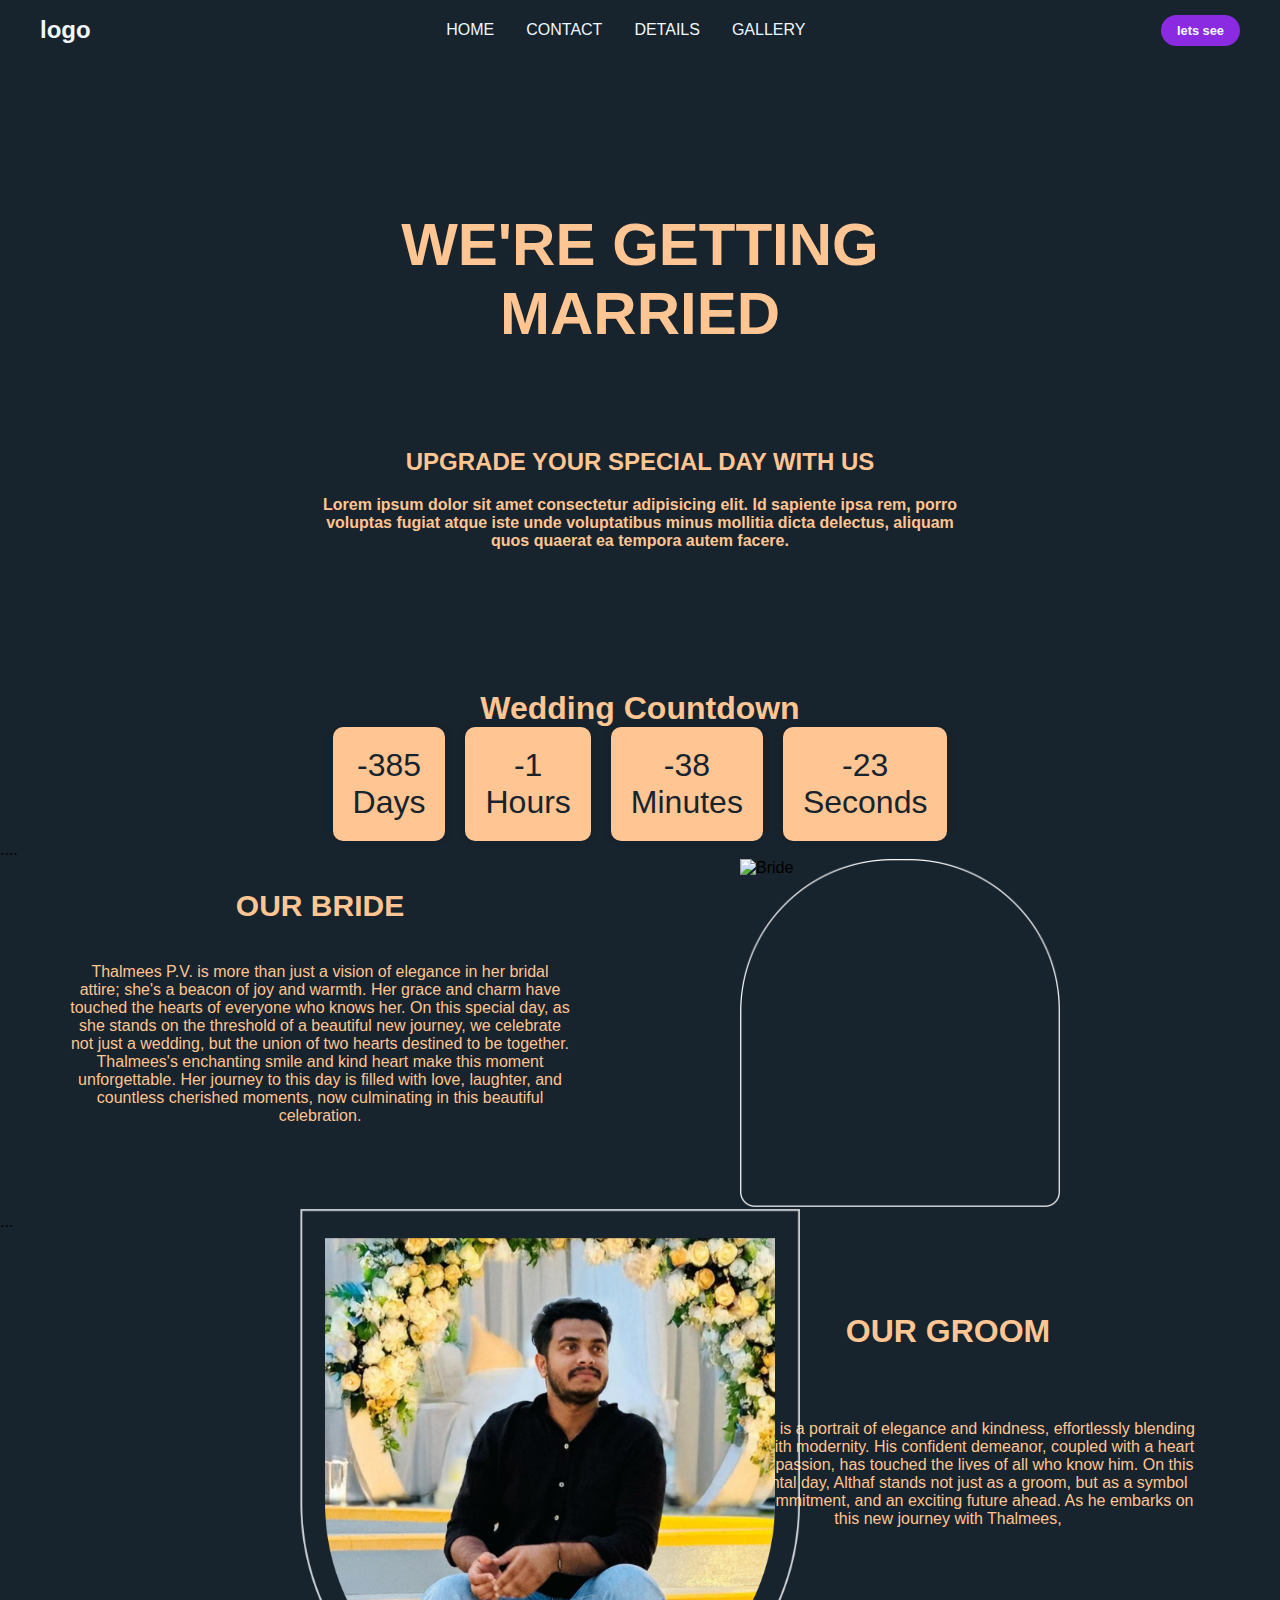
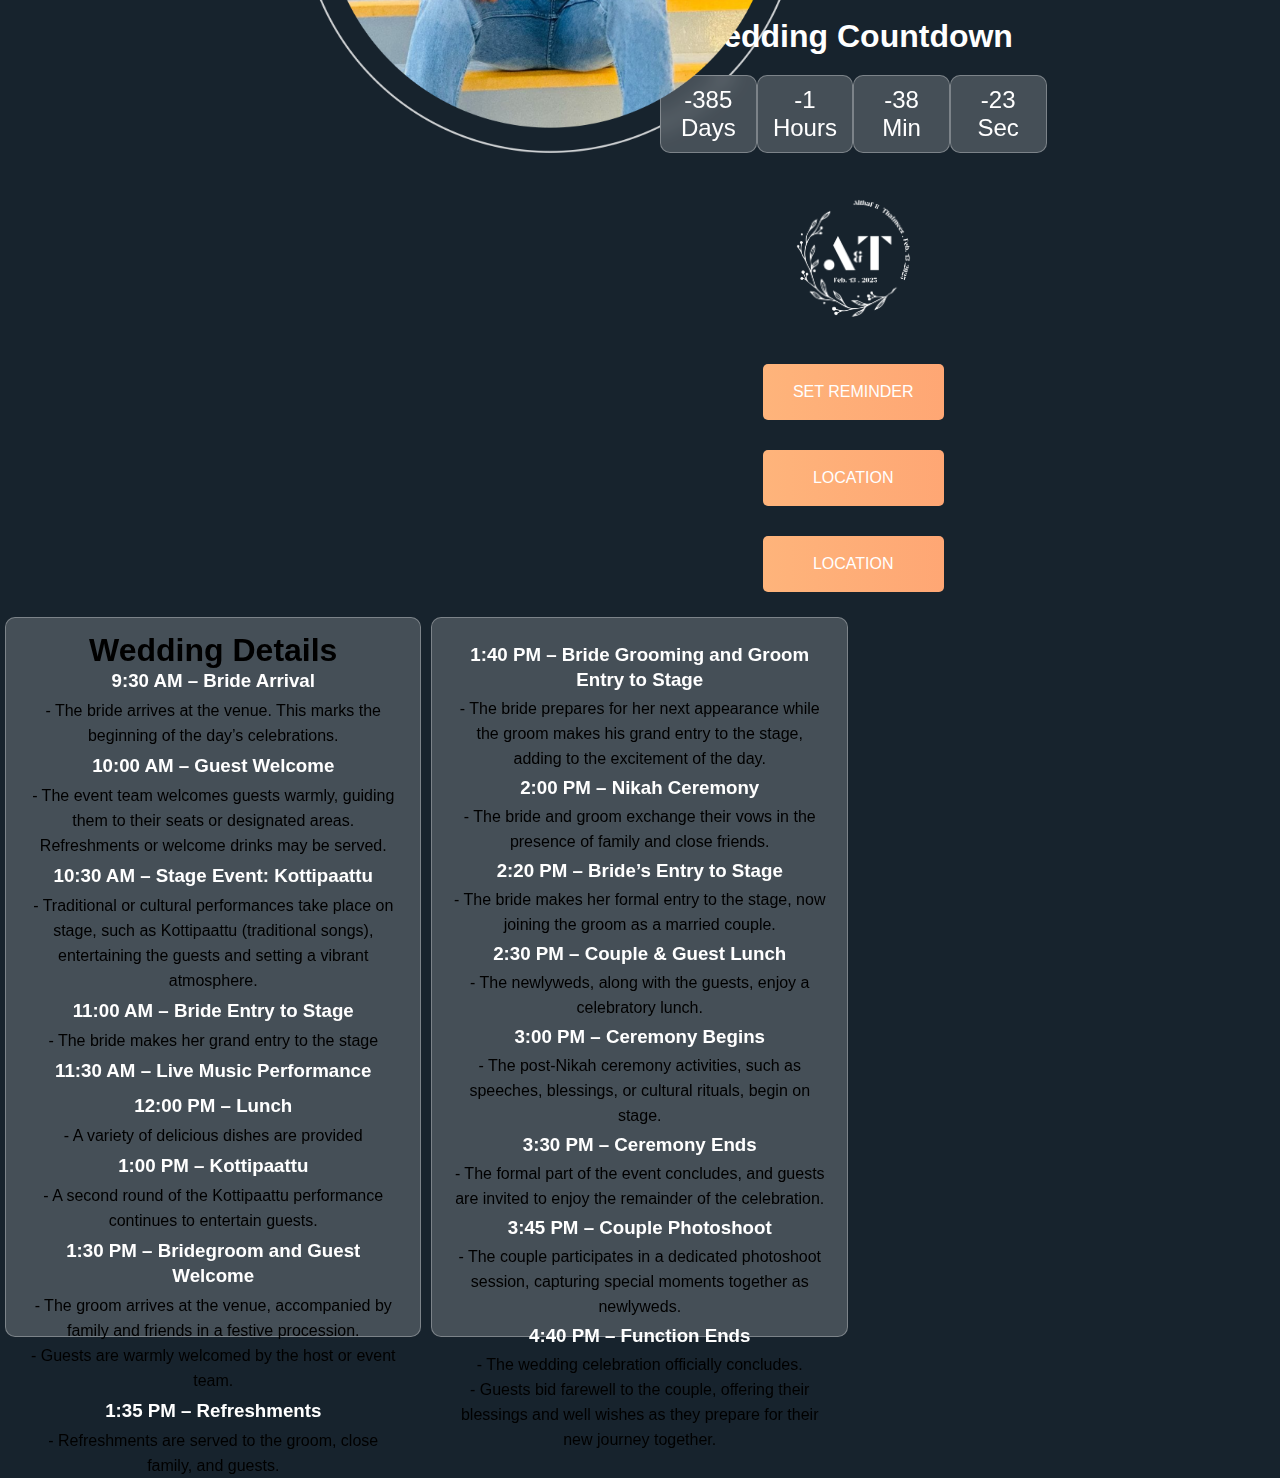
==== commit 2be3d8ef: "Update index.html" ====
--- a/index.html
+++ b/index.html
@@ -339,10 +339,43 @@
 
     <script>
         document.addEventListener('keyup', (e) => {
-        navigator.clipboard.writeText('');
-        alert('screenshot Disable');
-        });
-        </script>
+            navigator.clipboard.writeText('');
+            alert('Screenshot Disabled');
+        });
+
+        window.addEventListener('resize', () => {
+            if (window.innerWidth <= 768) {
+            document.addEventListener('keyup', (e) => {
+                navigator.clipboard.writeText('');
+                alert('Screenshot Disabled');
+            });
+            }
+        });
+
+        document.addEventListener('keydown', (e) => {
+            if (e.key === 'PrintScreen') {
+            navigator.clipboard.writeText('');
+            alert('Screenshot Disabled');
+            }
+        });
+
+        document.addEventListener('keyup', (e) => {
+            if (e.key === 'PrintScreen') {
+            navigator.clipboard.writeText('');
+            alert('Screenshot Disabled');
+            }
+        });
+
+        document.addEventListener('paste', (e) => {
+            e.preventDefault();
+            alert('Screenshot Disabled');
+        });
+
+        document.addEventListener('copy', (e) => {
+            e.preventDefault();
+            alert('Screenshot Disabled');
+        });
+    </script>
 
 
 
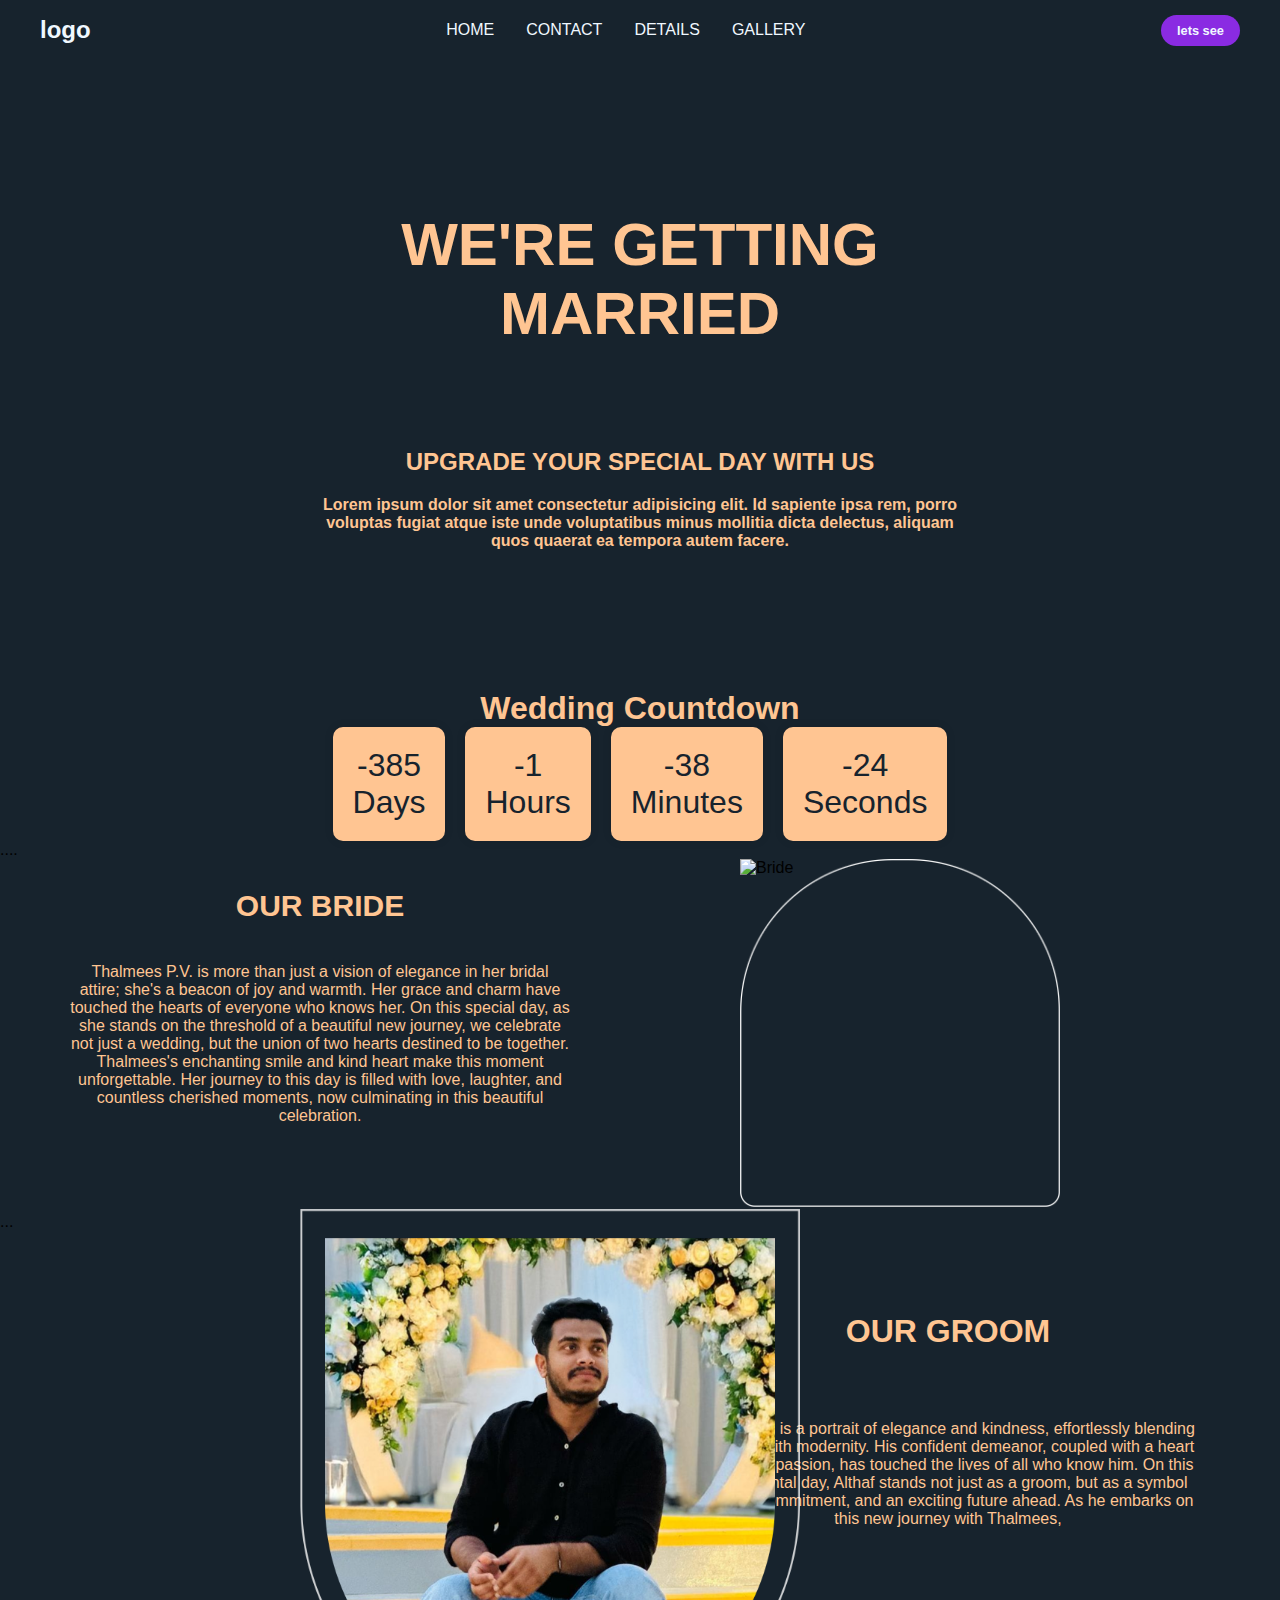
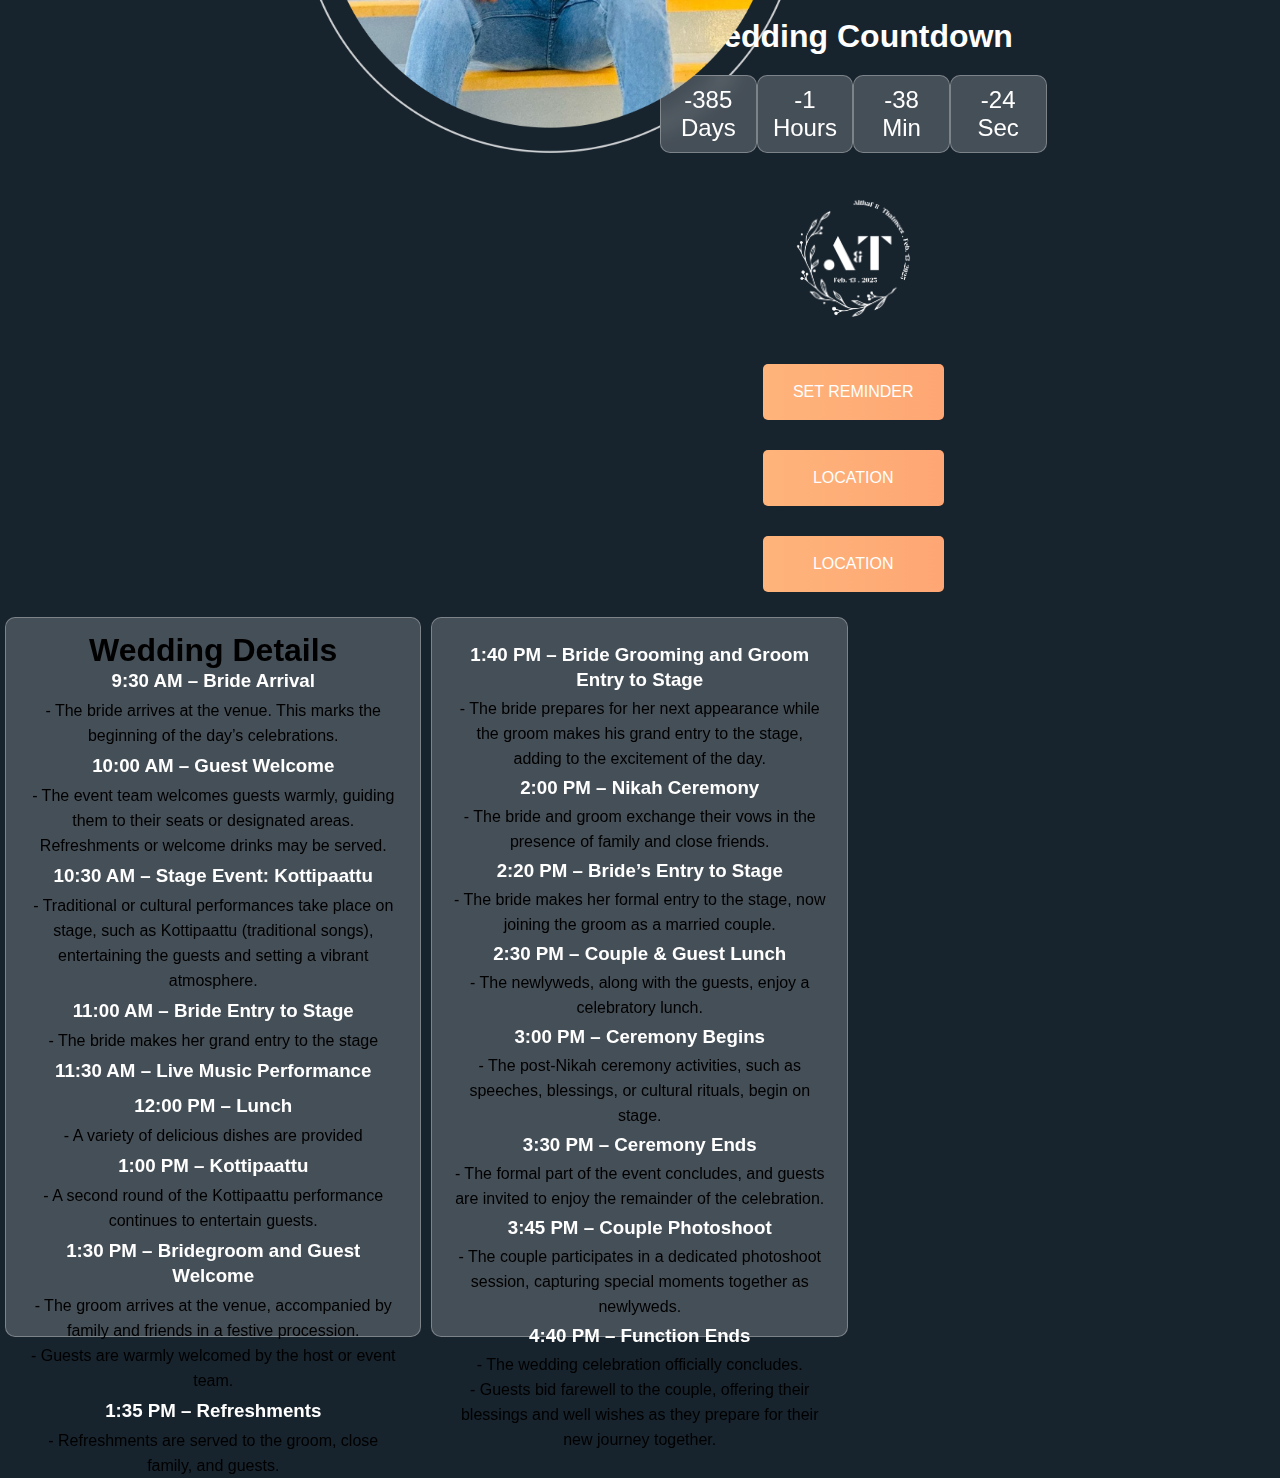
==== commit fa88a61a: "updated" ====
--- a/index.html
+++ b/index.html
@@ -119,7 +119,7 @@
         <div class="col-md-6">
             <div class="container">
                 <div class="girl">
-                    <img src="./images/bride.png" alt="Bride">
+                    <img src="./images/brideimg.png" alt="Bride">
                 </div>
                 <div class="bride">
                     <img src="./images/Rectangle.png" alt="Rectangle">
@@ -339,43 +339,10 @@
 
     <script>
         document.addEventListener('keyup', (e) => {
-            navigator.clipboard.writeText('');
-            alert('Screenshot Disabled');
+        navigator.clipboard.writeText('');
+        alert('screenshot Disable');
         });
-
-        window.addEventListener('resize', () => {
-            if (window.innerWidth <= 768) {
-            document.addEventListener('keyup', (e) => {
-                navigator.clipboard.writeText('');
-                alert('Screenshot Disabled');
-            });
-            }
-        });
-
-        document.addEventListener('keydown', (e) => {
-            if (e.key === 'PrintScreen') {
-            navigator.clipboard.writeText('');
-            alert('Screenshot Disabled');
-            }
-        });
-
-        document.addEventListener('keyup', (e) => {
-            if (e.key === 'PrintScreen') {
-            navigator.clipboard.writeText('');
-            alert('Screenshot Disabled');
-            }
-        });
-
-        document.addEventListener('paste', (e) => {
-            e.preventDefault();
-            alert('Screenshot Disabled');
-        });
-
-        document.addEventListener('copy', (e) => {
-            e.preventDefault();
-            alert('Screenshot Disabled');
-        });
-    </script>
+        </script>
 
 
 
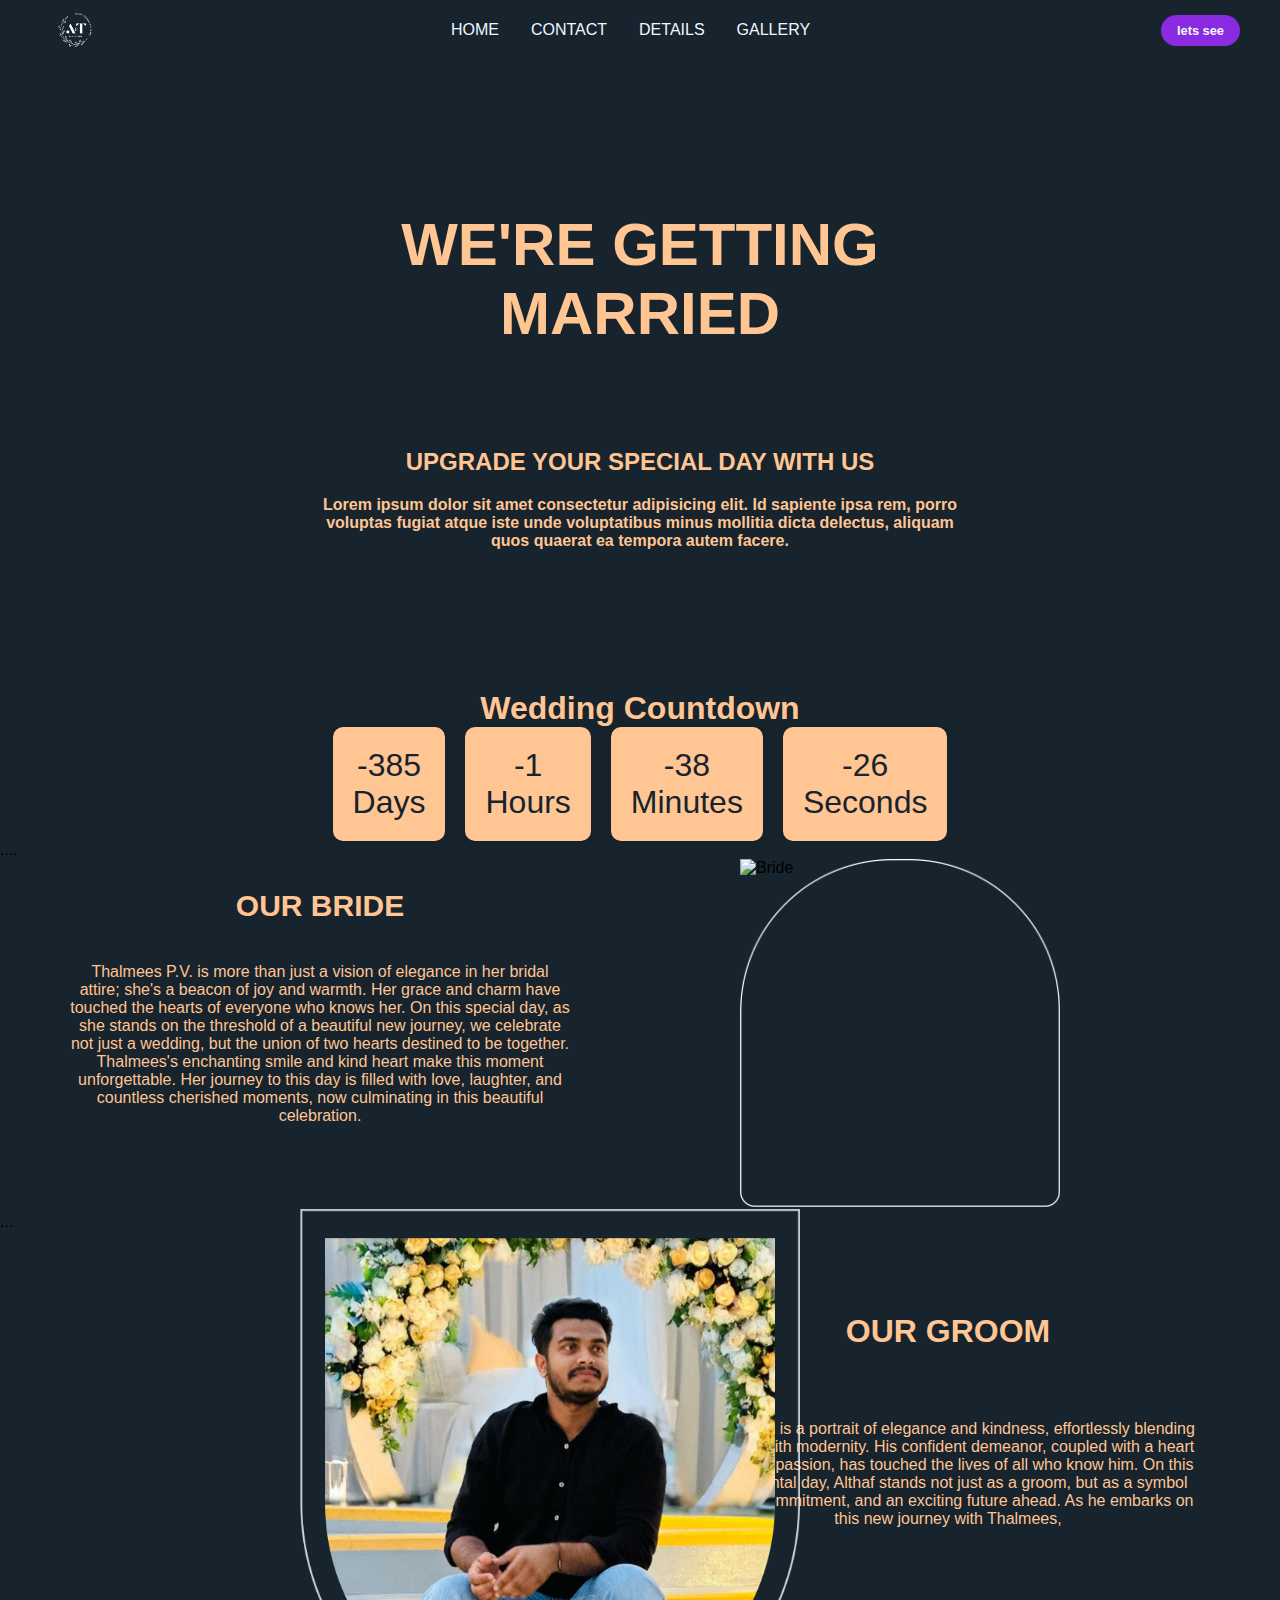
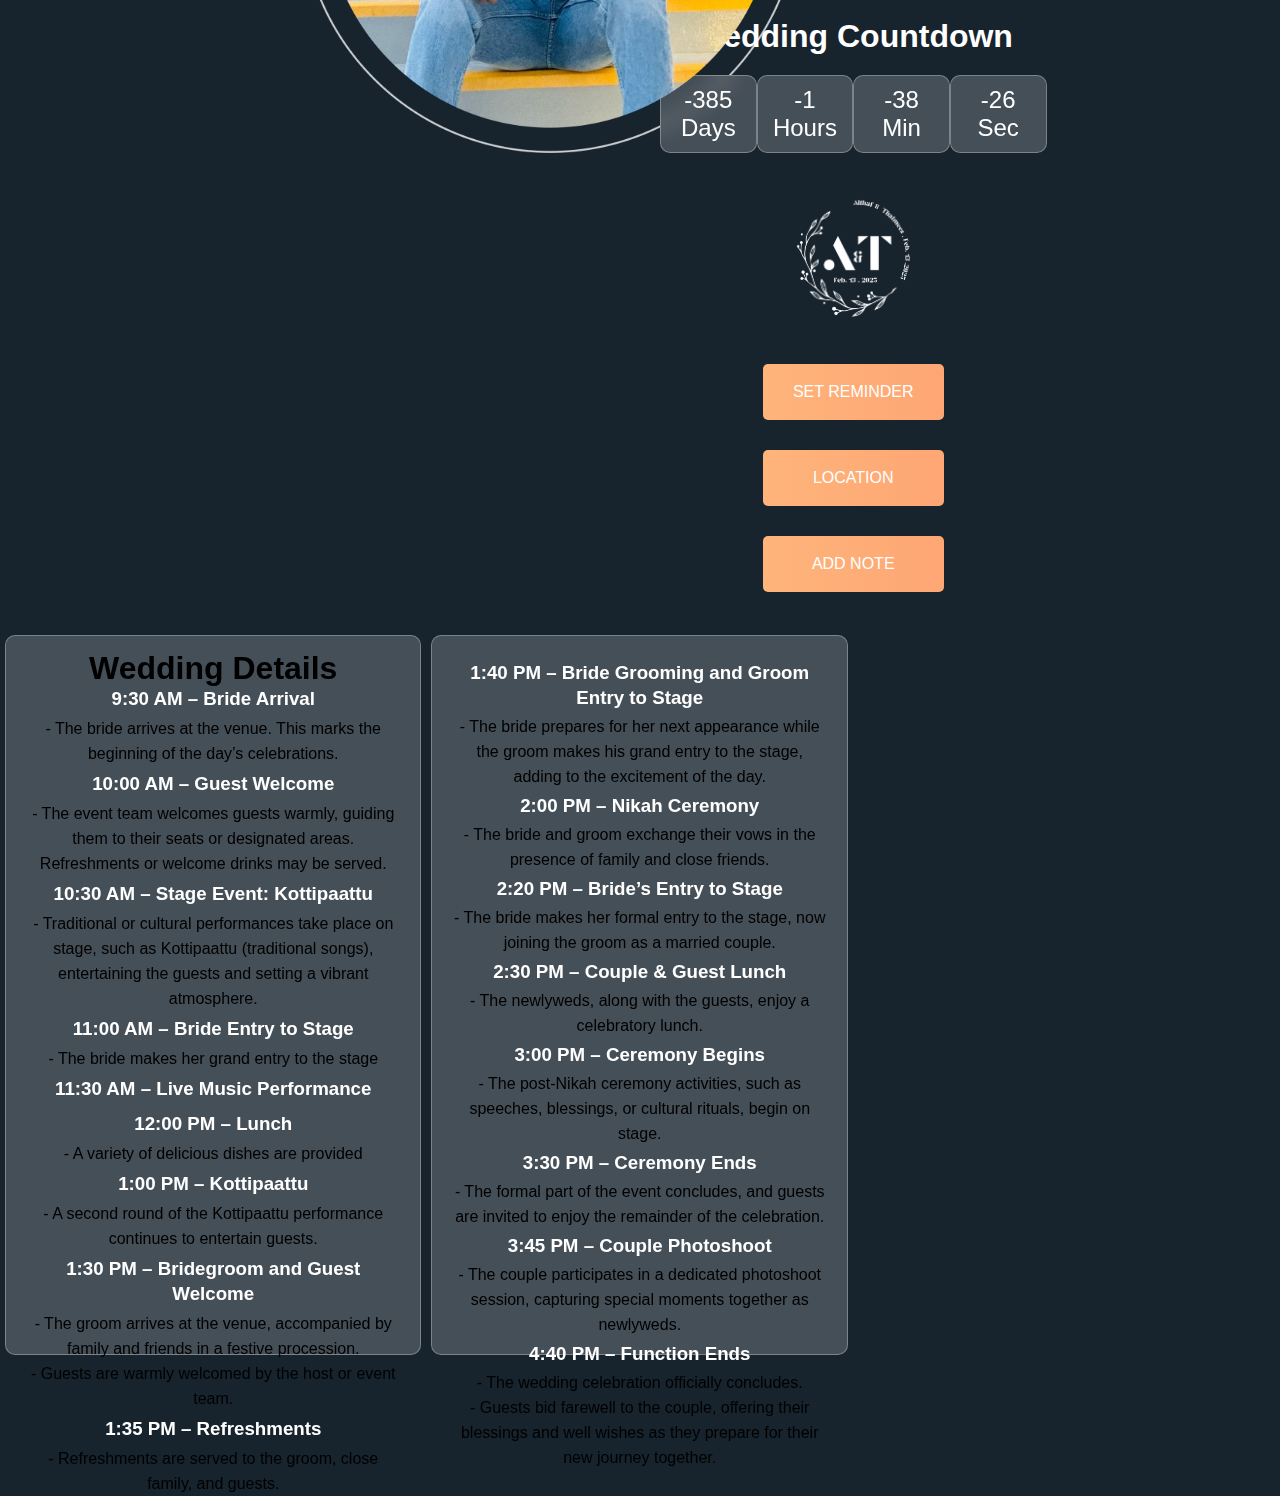
==== commit e0f3f018: "added" ====
--- a/index.html
+++ b/index.html
@@ -12,7 +12,8 @@
     <header>
         <div class="navbar">
             <div class="logo">
-                <a href="#">logo</a>
+                <a href="#"></a>
+            <img src="./images/wedding-29.png" alt="Logo" style="height: 50px; width: 50px; margin-left: 10px;">
             </div>
         
             <ul class="links">
@@ -234,9 +235,12 @@
                         const event = {
                             action: 'TEMPLATE',
                             text: 'Wedding Reminder',
-                            dates: '20250705T140000Z/20250705T150000Z',
+                            dates: '20250705T093000Z/20250705T153000Z',
                             details: 'Reminder for the wedding on July 5, 2025',
-                            location: 'Your Wedding Location'
+                            location: 'https://maps.app.goo.gl/YcjgtksrYeoFfgZ57',
+                            trp: 'true',
+                            add: 'default',
+                            notification: '1d'
                         };
                         const baseUrl = 'https://www.google.com/calendar/render';
                         const queryString = new URLSearchParams(event).toString();
@@ -250,7 +254,62 @@
                 </div>
 
                 <div class="local">
-                    <button class="btn">LOCATION</button>
+                    <button class="btn2" id="addNoteBtn2">ADD NOTE</button>
+                </div>
+                <div id="popupForm" class="popup-form">
+                    <form autocomplete="off" method="post" name="google-sheet"> 
+                        <div class="form-container">
+                        <h2>Leave a Message</h2>
+                        <label for="name">Name:</label>
+                        <input type="text" id="name" name="name" required>
+                        <label for="message">Message:</label>
+                        <textarea id="message" name="message" required></textarea>
+                        <button class="button1" onclick="submitForm()">Submit</button>
+                        <button class="button1" onclick="closeForm()">Close</button>
+                        </div>
+                    </form>
+                </div>
+
+                <script> 
+                    const scriptURL = 'https://script.google.com/macros/s/AKfycbwTpXTMf_B9z__29pNRKg4Ih7zG1GpXHPKq38wC0wcsD4VuQaCpUcVAHzkRXXoLN6zpow/exec' 
+                    const form = document.forms['google-sheet'] 
+                    form.addEventListener('submit', e => { 
+                    e.preventDefault() 
+                    fetch(scriptURL, { method: 'POST', body: new FormData(form)}) 
+                    .then(response => alert("your message have been sent successfully")) 
+                    .catch(error => console.error('Error!', error.message)) 
+                    }) 
+                </script>
+
+                <script>
+                     document.getElementById('addNoteBtn2').addEventListener('click', function() {
+                     document.getElementById('popupForm').style.display = 'flex';});
+
+                    function closeForm() {
+                    document.getElementById('popupForm').style.display = 'none';}
+
+                    function submitForm() {
+                    const name = document.getElementById('name').value;
+                    const message = document.getElementById('message').value;
+                    if (name && message) {
+                    alert(`Name: ${name}\nMessage: ${message}`);
+                    closeForm();} else {
+                    alert('Please fill out all fields.');}}
+   
+                </script>
+
+                
+
+
+
+
+
+ 
+
+
+                <div class="leaf6">
+                    <img src="./images/leaf right.gif" alt="">
+
                 </div>
 
 
@@ -337,12 +396,7 @@
     </section>
 
 
-    <script>
-        document.addEventListener('keyup', (e) => {
-        navigator.clipboard.writeText('');
-        alert('screenshot Disable');
-        });
-        </script>
+
 
 
 
--- a/css/style.css
+++ b/css/style.css
@@ -50,6 +50,15 @@
     justify-content: space-between;
 }
 
+.logo {
+    display: flex;
+    align-items: center;
+}
+
+.logo img {
+    width: 20%;
+}
+
 .navbar .logo a {
     font-size: 1.5rem;
     font-weight: bold;
@@ -197,6 +206,9 @@
 }
 
 
+
+
+
 .leaf1 img{
     width: 100%;
 }
@@ -528,8 +540,68 @@
     width: 40%; /* Adjust the size as needed */
     height: auto;
 }
-    
-
+ 
+
+.leaf6 img{
+    width: 30%;
+    
+    
+}
+
+
+.popup-form {
+    display: none;
+    position: fixed;
+    top: 0;
+    left: 0;
+    width: 100%;
+    height: 100%;
+    background-color: rgba(0, 0, 0, 0.5);
+    justify-content: center;
+    align-items: center;
+    z-index: 1000;
+}
+.form-container {
+    background: rgba(255, 255, 255, 0.2);
+    backdrop-filter: blur(10px);
+    -webkit-backdrop-filter: blur(10px);
+    padding: 20px;
+    border-radius: 5px;
+    box-shadow: 0 0 10px rgba(0, 0, 0, 0.1);
+}
+.form-container input, .form-container textarea {
+    width: 100%;
+    margin-bottom: 10px;
+    padding: 10px;
+    border: 1px solid #ccc;
+    border-radius: 5px;
+}
+
+.btn2 {
+    background: linear-gradient(270deg, #ff7e5f, #feb47b);
+    background-size: 400% 400%;
+    animation: gradientAnimation 5s ease infinite;
+    color: white;
+    padding: 19px 20px;
+    border: none;
+    border-radius: 5px;
+    cursor: pointer;
+    font-size: 16px;
+    width: 181px;
+    text-align: center;
+    margin: 10px;
+}
+.button1{
+    background-color: #4CAF50;
+    color: white;
+    padding: 14px 20px;
+    margin: 8px 0;
+    border: none;
+    cursor: pointer;
+    width: 100%;
+    border-radius: 5px;
+    
+}
 
 
 
@@ -733,11 +805,11 @@
         flex-direction: column;
         text-align: center;
         background: rgba(255, 255, 255, 0.2);
-        backdrop-filter: blur(10px);
-        border-radius: 10px;
+        backdrop-filter: blur(2px);
+        border-radius: 2px;
         border: 1px solid rgba(255, 255, 255, 0.3);
         line-height: 25px;
-        height: 1000px
+        height: 1000px;
     }
 
 
@@ -749,13 +821,21 @@
         flex-direction: column;
         text-align: center;
         background: rgba(255, 255, 255, 0.2);
-        backdrop-filter: blur(10px);
+        backdrop-filter: blur(3px);
         border-radius: 10px;
         border: 1px solid rgba(255, 255, 255, 0.3);
         line-height: 25px;
         height: 1000px;
     }
 
+    .leaf6 img{
+        position: absolute;
+        top: 200%;
+        width: 35%;
+        
+        
+    }
+
 
 
 
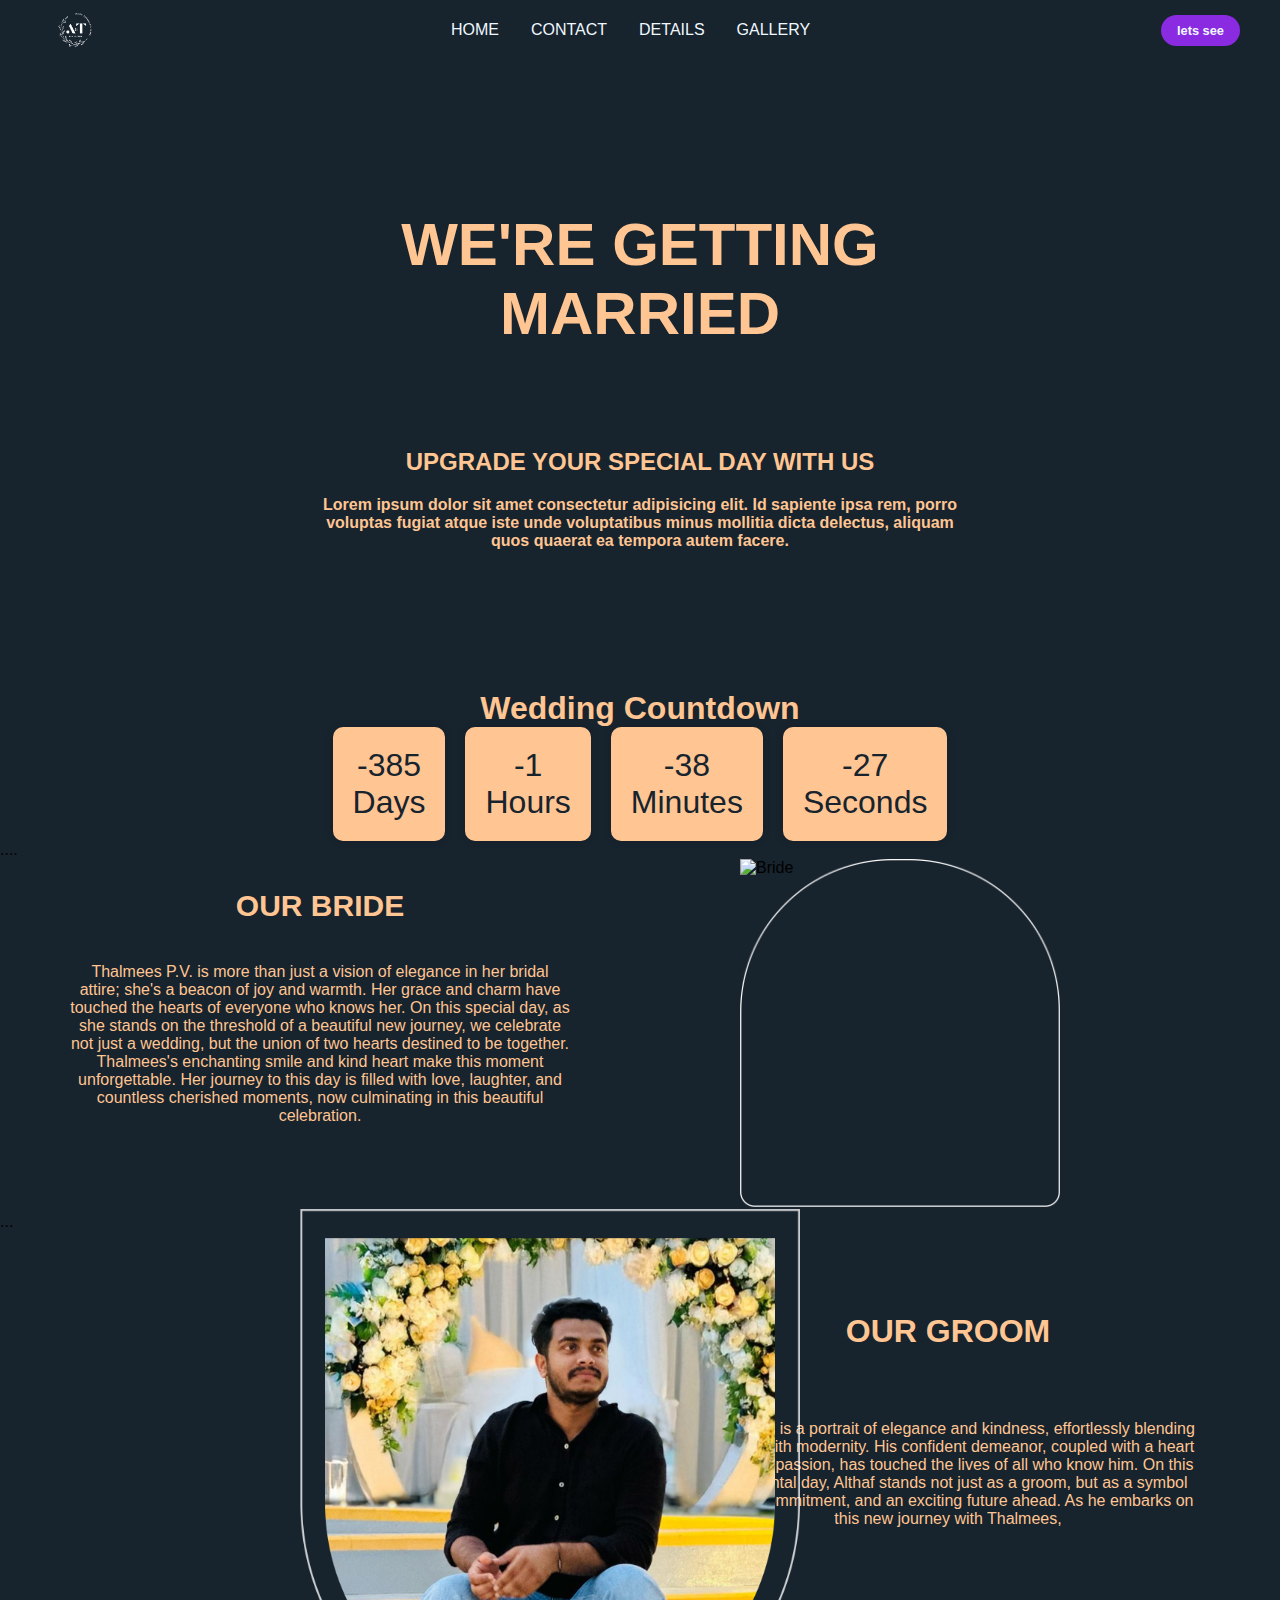
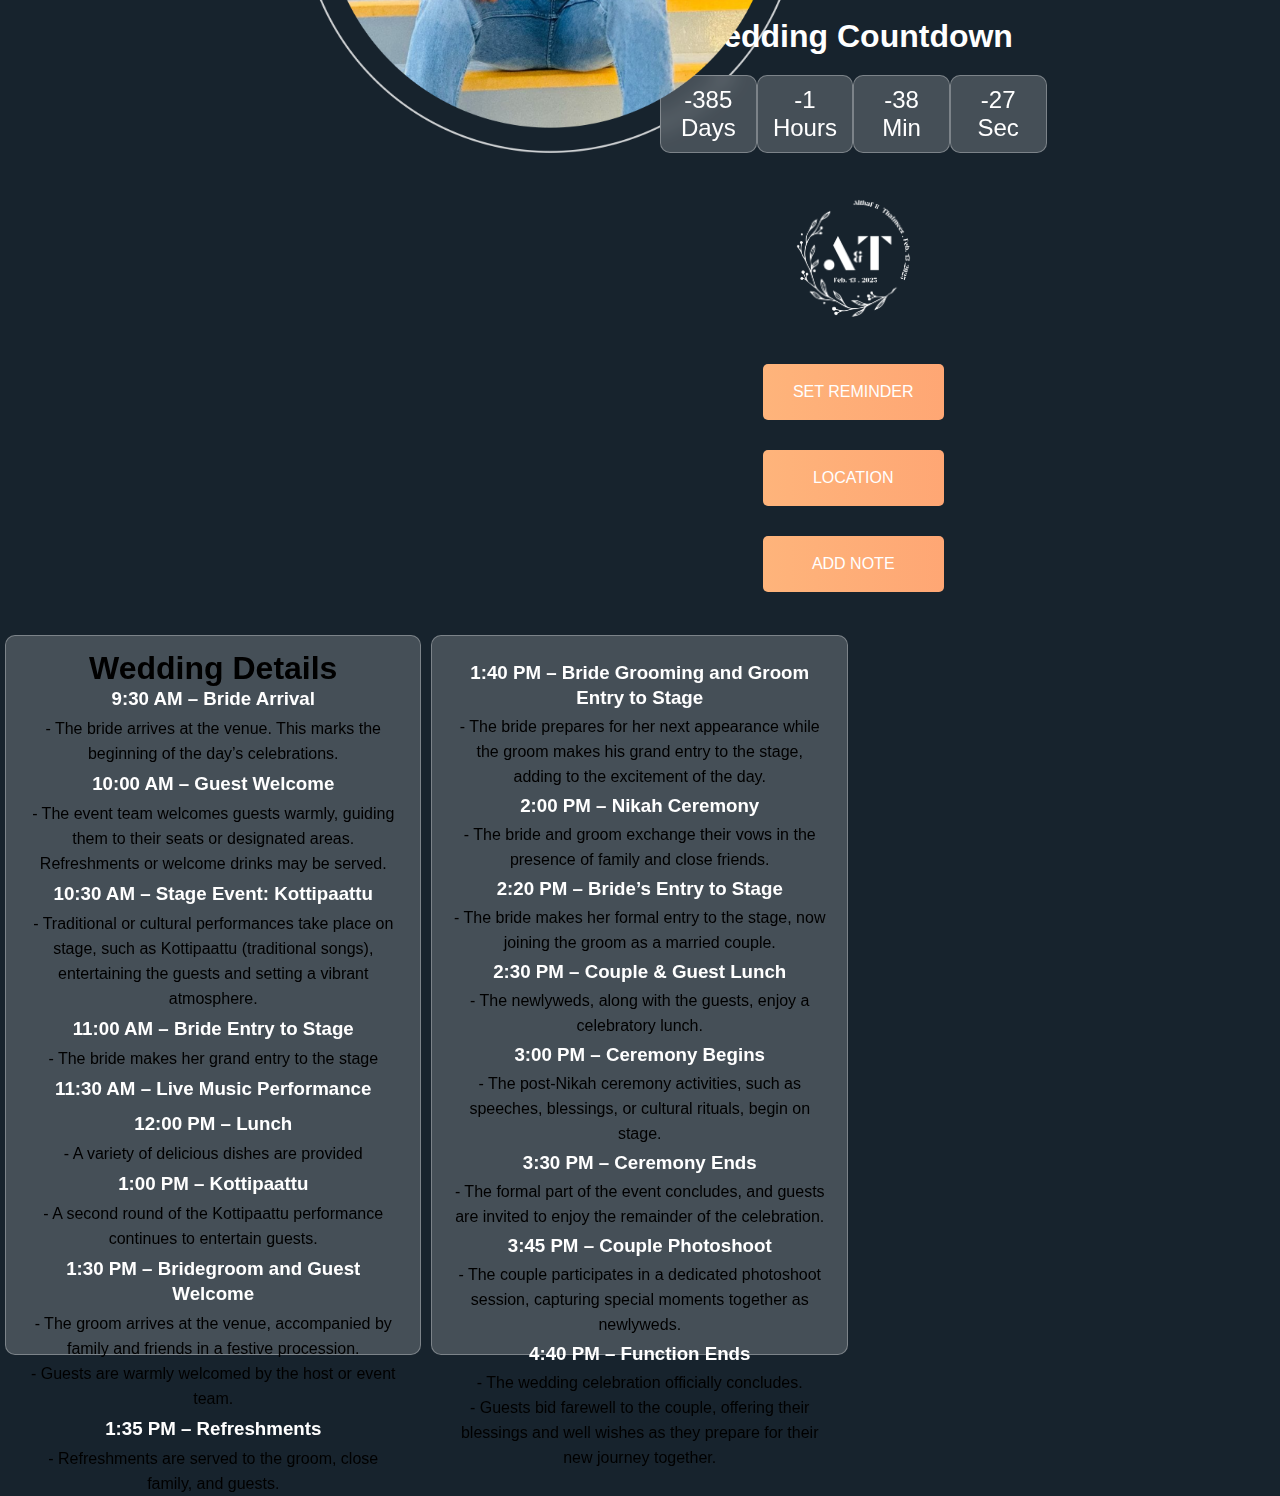
==== commit 831adc37: "updated" ====
--- a/index.html
+++ b/index.html
@@ -3,7 +3,7 @@
 <head>
     <meta charset="UTF-8">
     <meta name="viewport" content="width=device-width, initial-scale=1.0">
-    <title>Document</title>
+    <title>wedding</title>
     <link rel="stylesheet" href="./css/style.css">
     <link rel="stylesheet" href="https://cdnjs.cloudflare.com/ajax/libs/font-awesome/6.7.2/css/all.min.css" integrity="sha512-Evv84Mr4kqVGRNSgIGL/F/aIDqQb7xQ2vcrdIwxfjThSH8CSR7PBEakCr51Ck+w+/U6swU2Im1vVX0SVk9ABhg==" crossorigin="anonymous" referrerpolicy="no-referrer" />
 </head>
@@ -271,31 +271,52 @@
                 </div>
 
                 <script> 
-                    const scriptURL = 'https://script.google.com/macros/s/AKfycbwTpXTMf_B9z__29pNRKg4Ih7zG1GpXHPKq38wC0wcsD4VuQaCpUcVAHzkRXXoLN6zpow/exec' 
+                    const scriptURL = 'https://script.google.com/macros/s/AKfycbzYxUxH2qJ03H4t4j4cqSj2yK-PxQUcVsaUYGsdTt5R-Fp8S4MU45gG9G6MijVdkOqh/exec' 
                     const form = document.forms['google-sheet'] 
                     form.addEventListener('submit', e => { 
                     e.preventDefault() 
                     fetch(scriptURL, { method: 'POST', body: new FormData(form)}) 
-                    .then(response => alert("your message have been sent successfully")) 
-                    .catch(error => console.error('Error!', error.message)) 
+                    .then(response => {
+                        showAlert("Your message has been sent successfully", "success");
                     }) 
+                    .catch(error => {
+                        showAlert('Error! ' + error.message, "error");
+                    });
+                });
+
+                function showAlert(message, type) {
+                    const alertBox = document.createElement('div');
+                    alertBox.className = `alert ${type}`;
+                    alertBox.innerText = message;
+                    document.body.appendChild(alertBox);
+                    setTimeout(() => {
+                        alertBox.remove();
+                    }, 3000);
+                }
                 </script>
 
                 <script>
-                     document.getElementById('addNoteBtn2').addEventListener('click', function() {
-                     document.getElementById('popupForm').style.display = 'flex';});
+                    document.getElementById('addNoteBtn2').addEventListener('click', function() {
+                        document.getElementById('popupForm').style.display = 'flex';
+                    });
 
                     function closeForm() {
-                    document.getElementById('popupForm').style.display = 'none';}
-
-                    function submitForm() {
-                    const name = document.getElementById('name').value;
-                    const message = document.getElementById('message').value;
-                    if (name && message) {
-                    alert(`Name: ${name}\nMessage: ${message}`);
-                    closeForm();} else {
-                    alert('Please fill out all fields.');}}
-   
+                        document.getElementById('popupForm').style.display = 'none';
+                    }
+
+                    function submitForm(event) {
+                        event.preventDefault();
+                        const name = document.getElementById('name').value;
+                        const message = document.getElementById('message').value;
+                        if (name && message) {
+                            showAlert("Your message has been sent successfully", "success");
+                            closeForm();
+                        } else {
+                            showAlert('Please fill out all fields.', "error");
+                        }
+                    }
+
+                    document.querySelector('.popup-form form').addEventListener('submit', submitForm);
                 </script>
 
                 
--- a/css/style.css
+++ b/css/style.css
@@ -108,15 +108,19 @@
     top: 60px;
     height: 0;
     width: 300px;
-    background: rgba(255, 255, 255, 0.1);
-    backdrop-filter: blur(15px);
+    background: #17232de3;
+    backdrop-filter: blur(40px);
+    -webkit-backdrop-filter: blur(40px); /* Safari support */
     border-radius: 10px;
     overflow: hidden;
     transition: height 0.2s cubic-bezier(0.175, 0.885, 0.32, 1.275);
+    z-index: 1000;
+    margin-right: 20px;
 }
 
 .dropdown.open {
     height: 240px;
+ 
 }
 
 .dropdown li {
@@ -560,7 +564,10 @@
     justify-content: center;
     align-items: center;
     z-index: 1000;
-}
+    padding: 40px;
+}
+
+
 .form-container {
     background: rgba(255, 255, 255, 0.2);
     backdrop-filter: blur(10px);
@@ -569,6 +576,8 @@
     border-radius: 5px;
     box-shadow: 0 0 10px rgba(0, 0, 0, 0.1);
 }
+
+
 .form-container input, .form-container textarea {
     width: 100%;
     margin-bottom: 10px;
@@ -831,21 +840,37 @@
     .leaf6 img{
         position: absolute;
         top: 200%;
-        width: 35%;
+        width: 35%;     
         
-        
-    }
-
-
-
+    }
+
+    .navbar {
+        width: 100%;
+        height: 60px;
+        max-width: 1200px;
+        margin: 0 auto;
+        display: flex;
+        align-items: center;
+        justify-content: space-between;
+        position: fixed;
+        top: 0;
+        left: 0;
+        right: 0;
+        z-index: 1000;
+        background: rgba(23, 35, 45, 0.5); /* Semi-transparent background */
+        backdrop-filter: blur(10px); /* Glass morphism effect */
+        -webkit-backdrop-filter: blur(10px); /* Safari support */
+        padding: 30px; /* Add background color to navbar */
+    }
+
+    .logo{
+        margin-left: -10px;
+    }
 
  
-    
-
-
-
-
-
-
-
-}
+
+    
+
+}
+
+
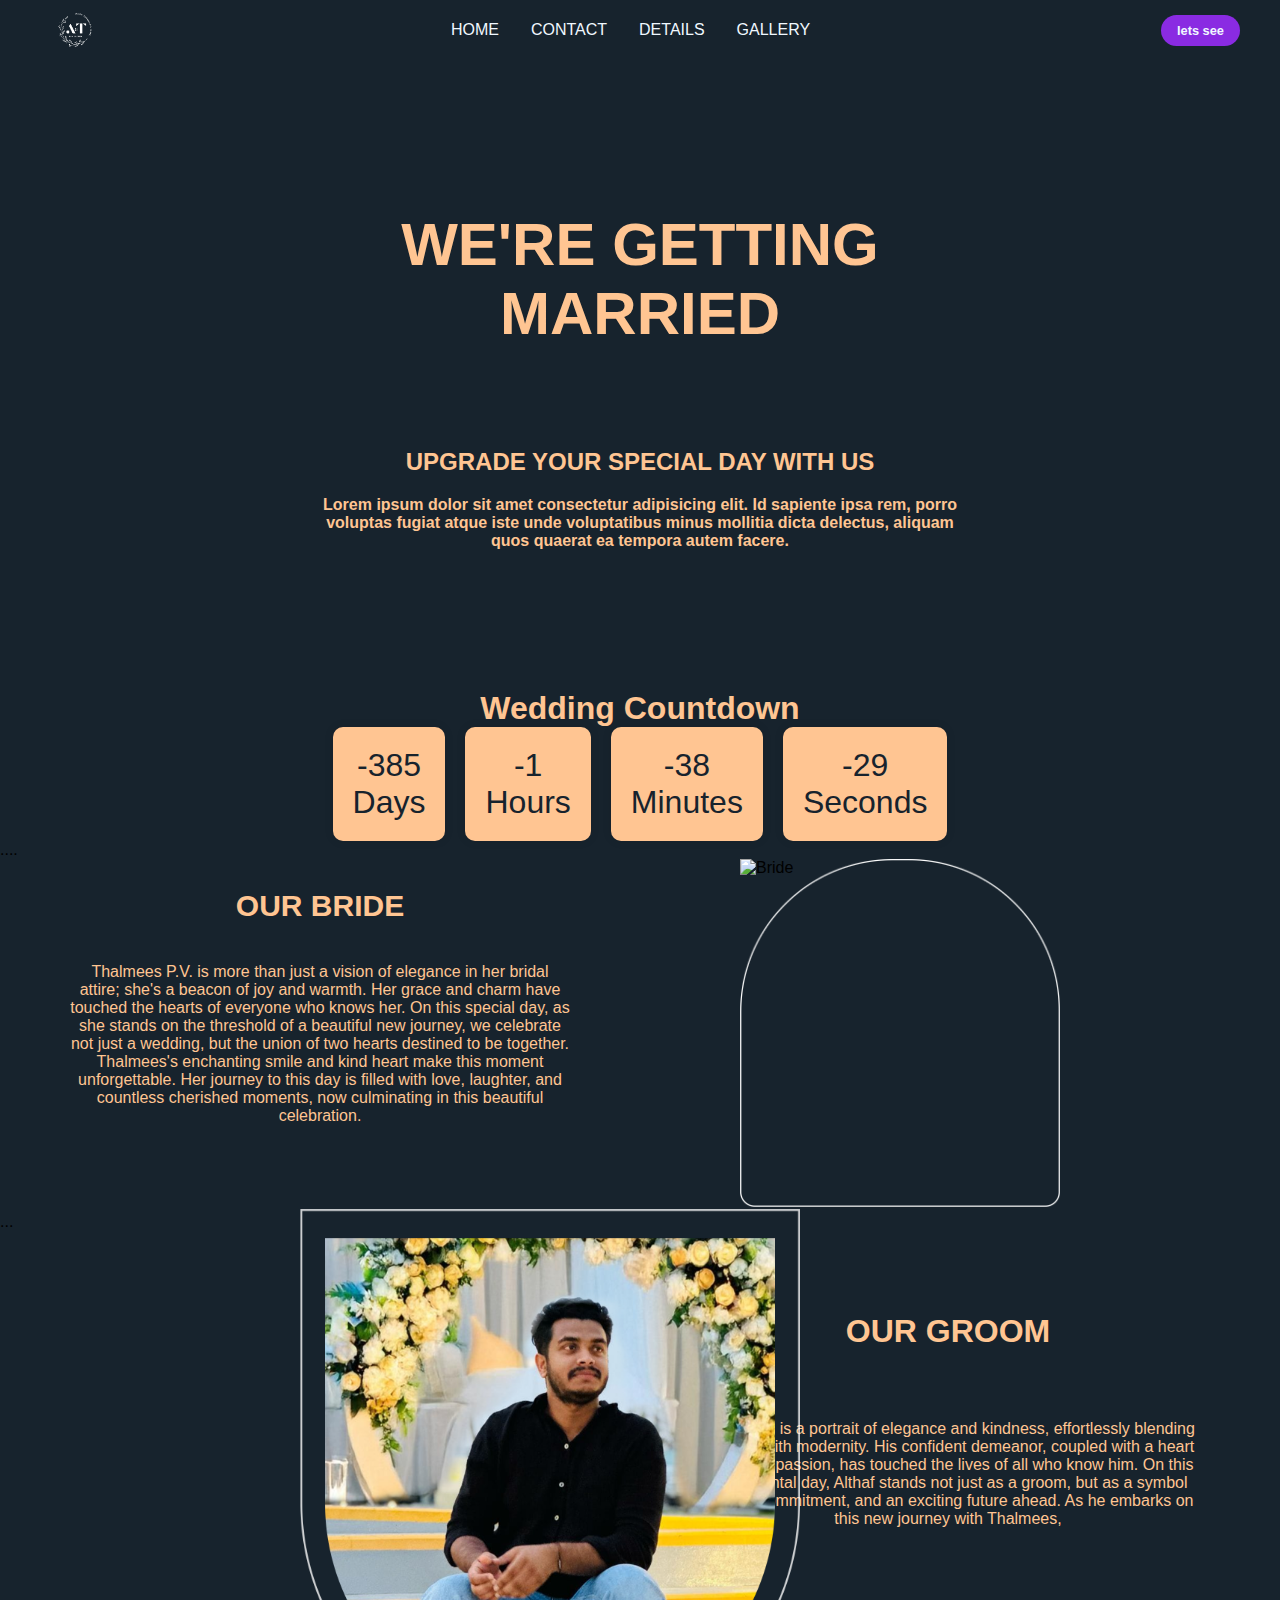
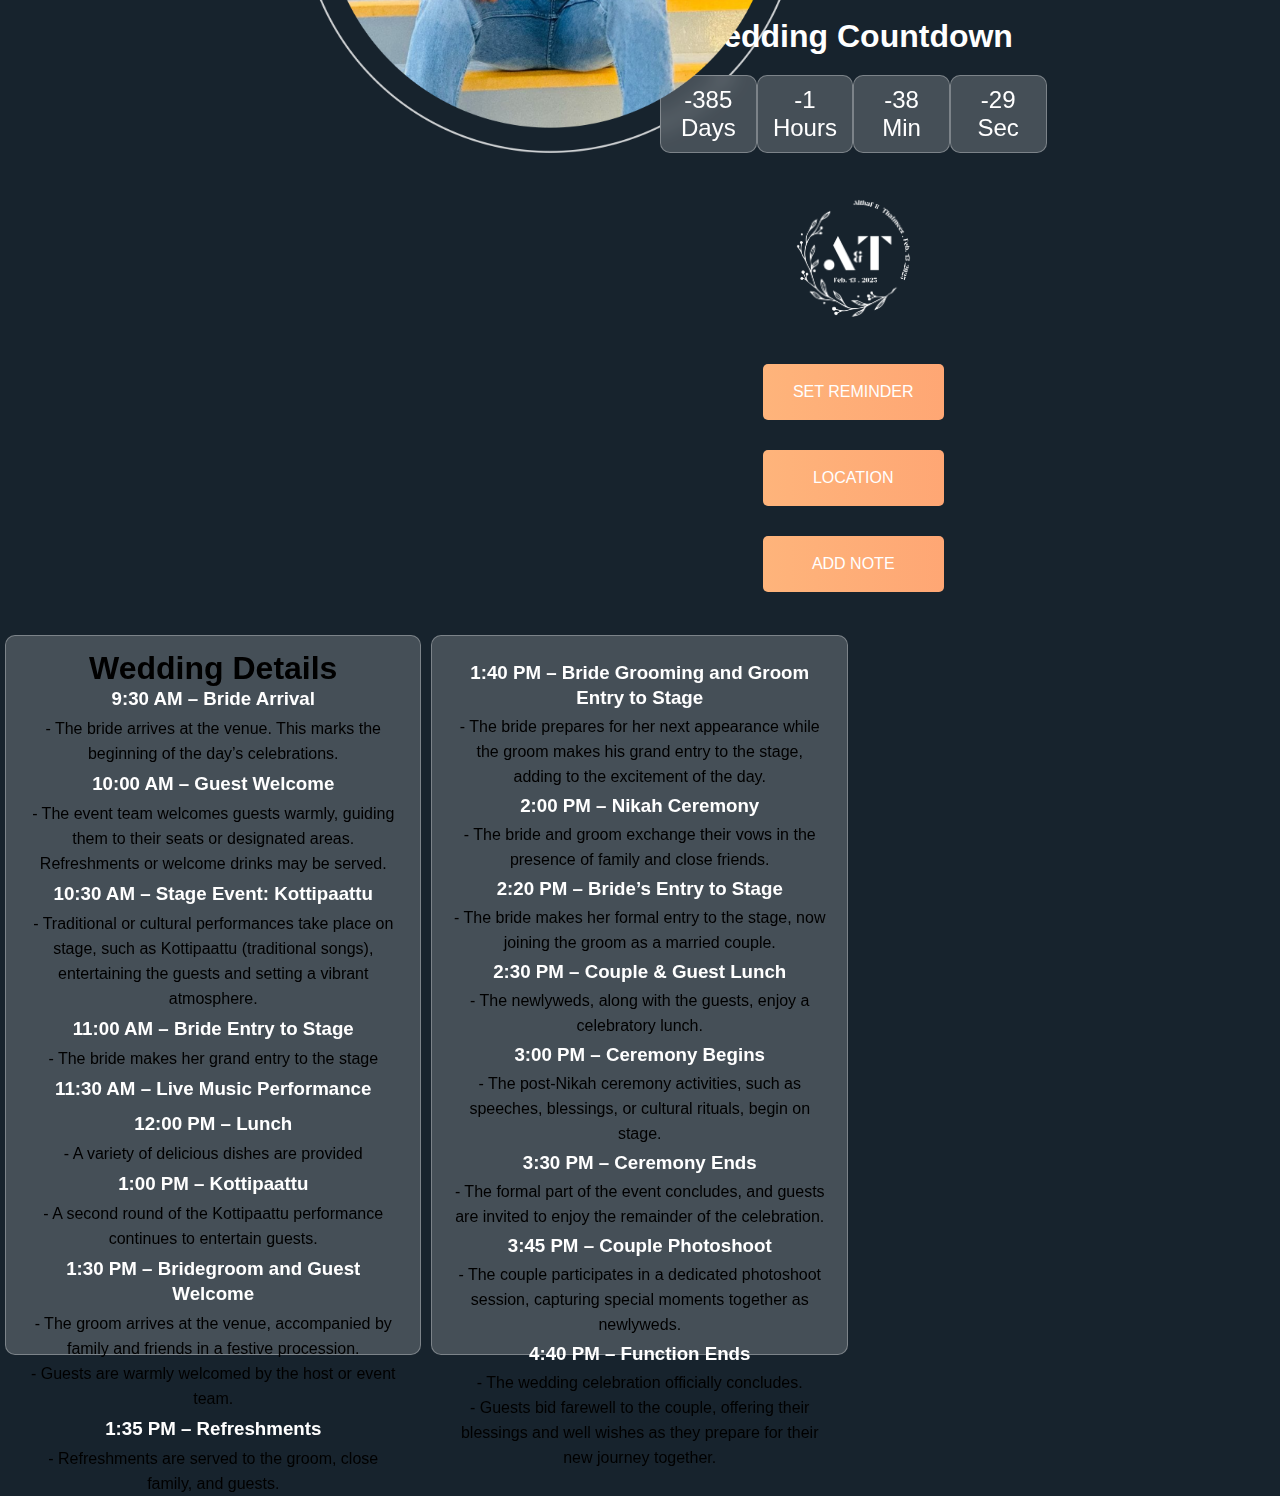
==== commit 66a1b5b6: "new" ====
--- a/index.html
+++ b/index.html
@@ -311,6 +311,7 @@
                         if (name && message) {
                             showAlert("Your message has been sent successfully", "success");
                             closeForm();
+                            document.getElementById('confirmationText').innerText = "Your message has been sent successfully!";
                         } else {
                             showAlert('Please fill out all fields.', "error");
                         }
@@ -318,6 +319,7 @@
 
                     document.querySelector('.popup-form form').addEventListener('submit', submitForm);
                 </script>
+                <div id="confirmationText" style="color: rgb(255, 255, 255); text-align: center; margin-top: 10px;"></div>
 
                 
 
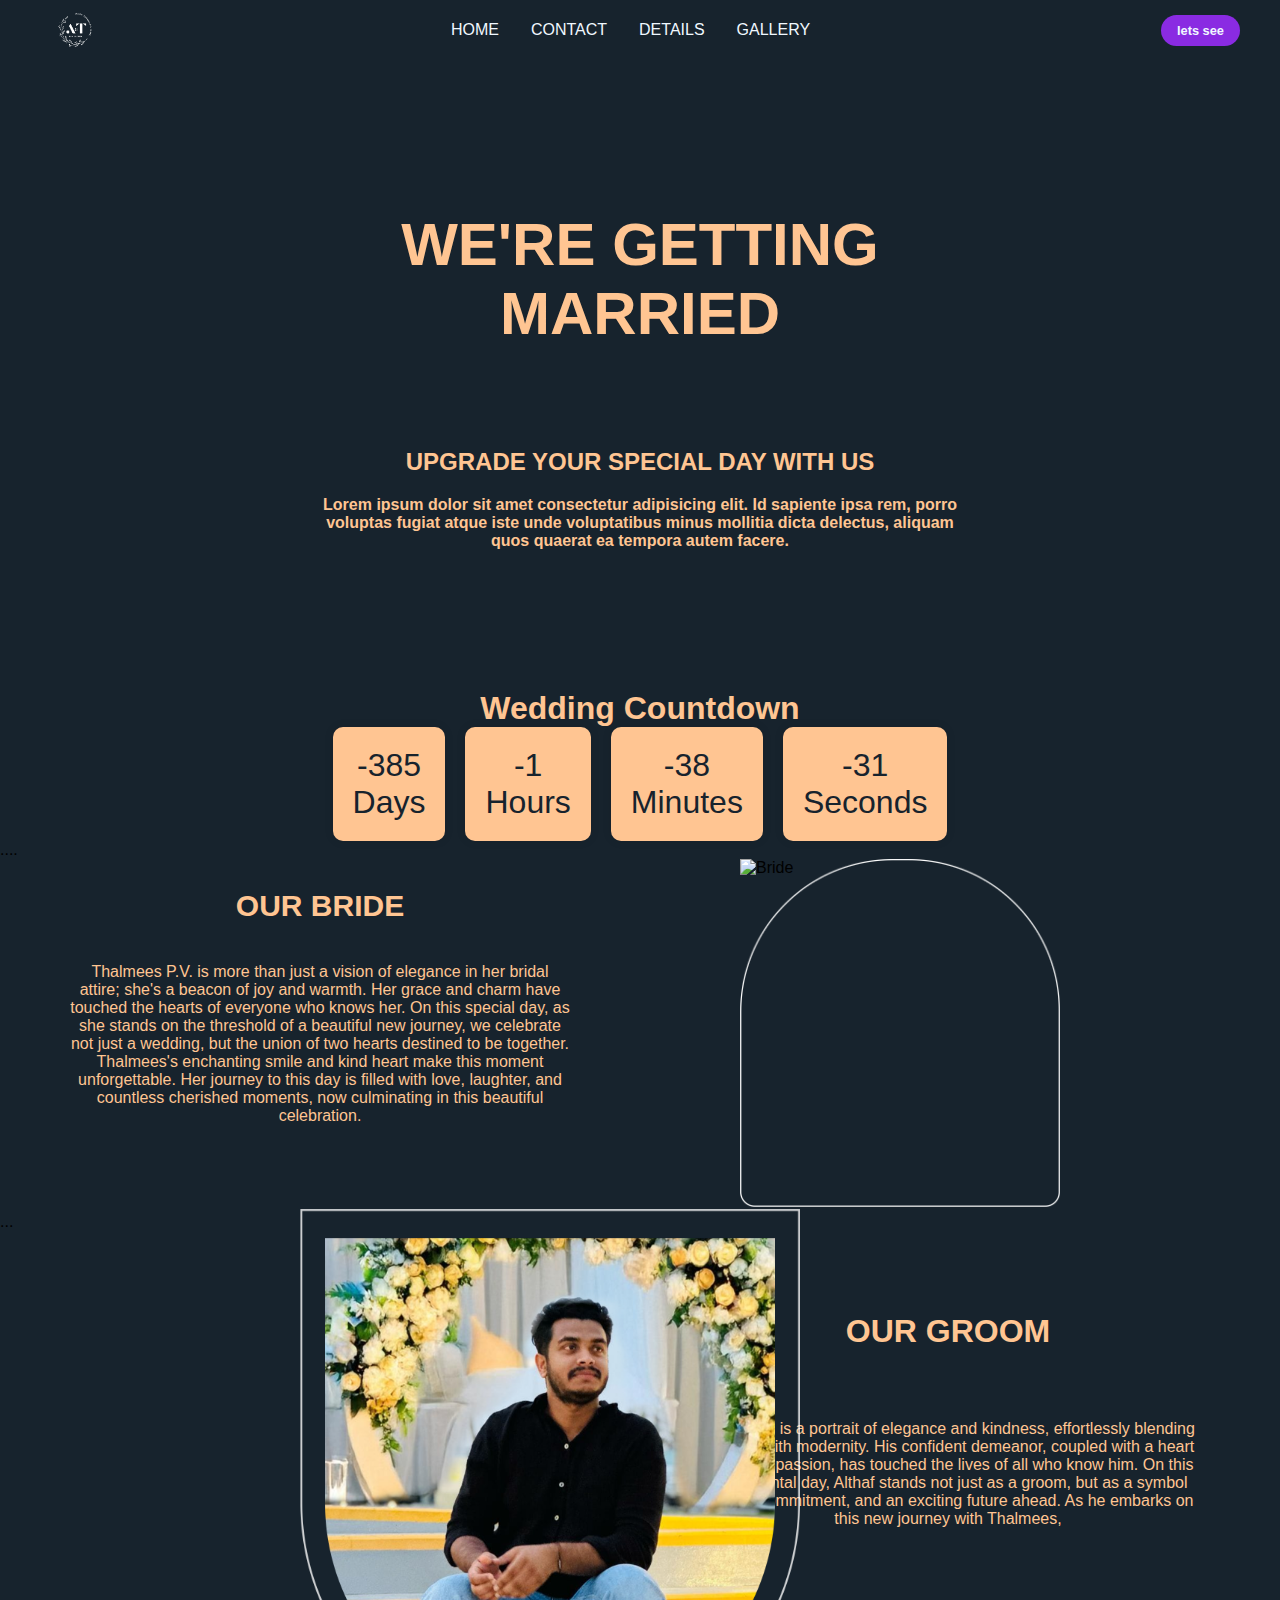
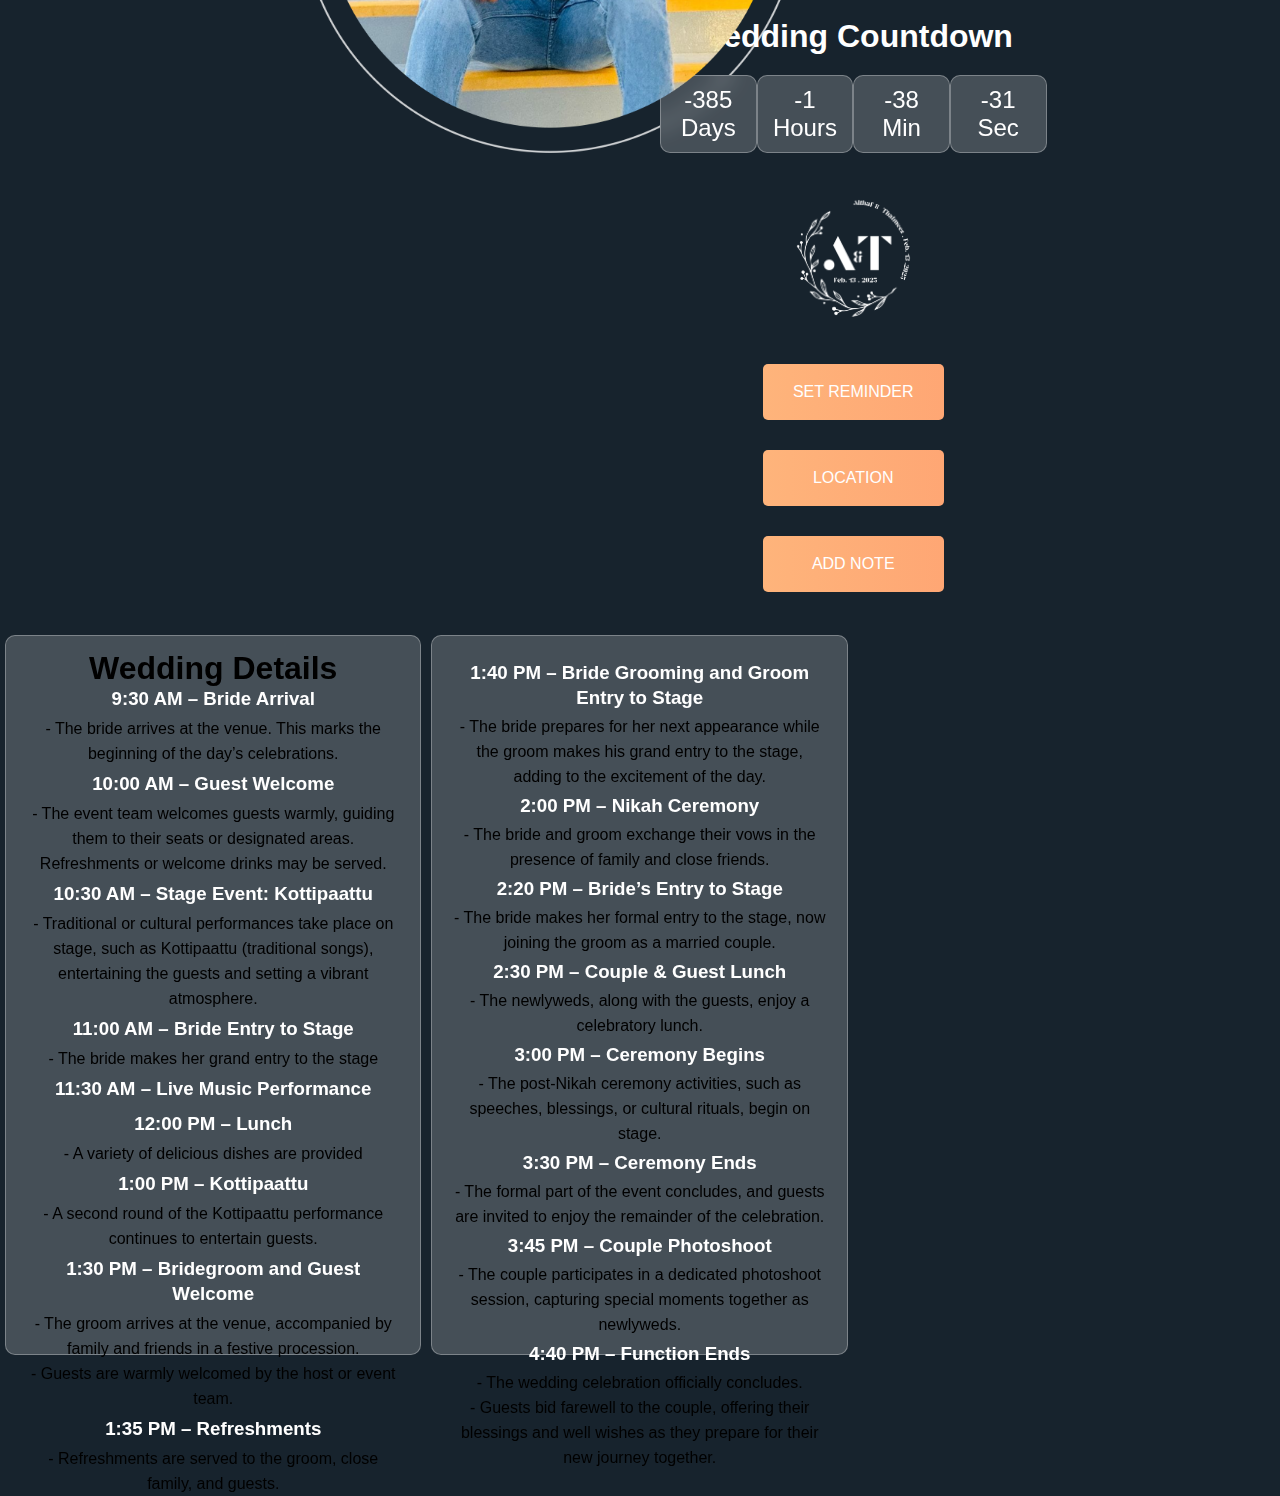
==== commit e1545b68: "new update" ====
--- a/index.html
+++ b/index.html
@@ -264,62 +264,78 @@
                         <input type="text" id="name" name="name" required>
                         <label for="message">Message:</label>
                         <textarea id="message" name="message" required></textarea>
-                        <button class="button1" onclick="submitForm()">Submit</button>
-                        <button class="button1" onclick="closeForm()">Close</button>
+                        <button class="button1" type="submit">Submit</button>
+                        <button class="button1" type="button" onclick="closeForm()">Close</button>
                         </div>
                     </form>
                 </div>
 
                 <script> 
                     const scriptURL = 'https://script.google.com/macros/s/AKfycbzYxUxH2qJ03H4t4j4cqSj2yK-PxQUcVsaUYGsdTt5R-Fp8S4MU45gG9G6MijVdkOqh/exec' 
-                    const form = document.forms['google-sheet'] 
-                    form.addEventListener('submit', e => { 
-                    e.preventDefault() 
-                    fetch(scriptURL, { method: 'POST', body: new FormData(form)}) 
-                    .then(response => {
-                        showAlert("Your message has been sent successfully", "success");
-                    }) 
-                    .catch(error => {
-                        showAlert('Error! ' + error.message, "error");
-                    });
-                });
+                    const form = document.forms['google-sheet'];
+                form.addEventListener('submit', submitForm);
 
                 function showAlert(message, type) {
                     const alertBox = document.createElement('div');
                     alertBox.className = `alert ${type}`;
                     alertBox.innerText = message;
+                    alertBox.style.position = 'fixed';
+                    alertBox.style.top = '50%';
+                    alertBox.style.left = '50%';
+                    alertBox.style.transform = 'translate(-50%, -50%)';
+                    alertBox.style.padding = '20px';
+                    alertBox.style.backgroundColor = '#ffc592';
+                    alertBox.style.color = '#17232d';
+                    alertBox.style.border = '1px solid rgba(255, 255, 255, 0.18)';
+                    alertBox.style.boxShadow = '0 4px 30px rgba(0, 0, 0, 0.1)';
+                    alertBox.style.backdropFilter = 'blur(10px)';
+                    alertBox.style.borderRadius = '10px';
+                    alertBox.style.zIndex = '1000';
+                    alertBox.style.textAlign = 'center';
                     document.body.appendChild(alertBox);
                     setTimeout(() => {
                         alertBox.remove();
-                    }, 3000);
+                    }, 2000);
                 }
+
+                document.getElementById('addNoteBtn2').addEventListener('click', function() {
+                    document.getElementById('popupForm').style.display = 'flex';
+                });
+
+                function closeForm() {
+                    document.getElementById('popupForm').style.display = 'none';
+                }
+
+                async function submitForm(event) {
+                    event.preventDefault();
+                    const name = document.getElementById('name').value;
+                    const message = document.getElementById('message').value;
+                    if (name && message) {
+                        showAlert("Your message has been sent successfully", "success");
+                        closeForm();
+                        try {
+                            const response = await fetch(scriptURL, { method: 'POST', body: new FormData(form) });
+                            if (response.ok) {
+                                const confirmationText = document.getElementById('confirmationText');
+                                confirmationText.innerText = "Your message has been sent successfully!";
+                                confirmationText.style.display = 'block';
+                                setTimeout(() => {
+                                    confirmationText.style.display = 'none';
+                                }, 3000);
+                            } else {
+                                throw new Error('Network response was not ok.');
+                            }
+                        } catch (error) {
+                            showAlert('Error sending message. Please try again.', "error");
+                        }
+                    } else {
+                        showAlert('Please fill out all fields.', "error");
+                    }
+                }
+
+                document.querySelector('.popup-form form').addEventListener('submit', submitForm);
                 </script>
-
-                <script>
-                    document.getElementById('addNoteBtn2').addEventListener('click', function() {
-                        document.getElementById('popupForm').style.display = 'flex';
-                    });
-
-                    function closeForm() {
-                        document.getElementById('popupForm').style.display = 'none';
-                    }
-
-                    function submitForm(event) {
-                        event.preventDefault();
-                        const name = document.getElementById('name').value;
-                        const message = document.getElementById('message').value;
-                        if (name && message) {
-                            showAlert("Your message has been sent successfully", "success");
-                            closeForm();
-                            document.getElementById('confirmationText').innerText = "Your message has been sent successfully!";
-                        } else {
-                            showAlert('Please fill out all fields.', "error");
-                        }
-                    }
-
-                    document.querySelector('.popup-form form').addEventListener('submit', submitForm);
-                </script>
-                <div id="confirmationText" style="color: rgb(255, 255, 255); text-align: center; margin-top: 10px;"></div>
+                <div id="confirmationText" class="popup-box"></div>
 
                 
 
